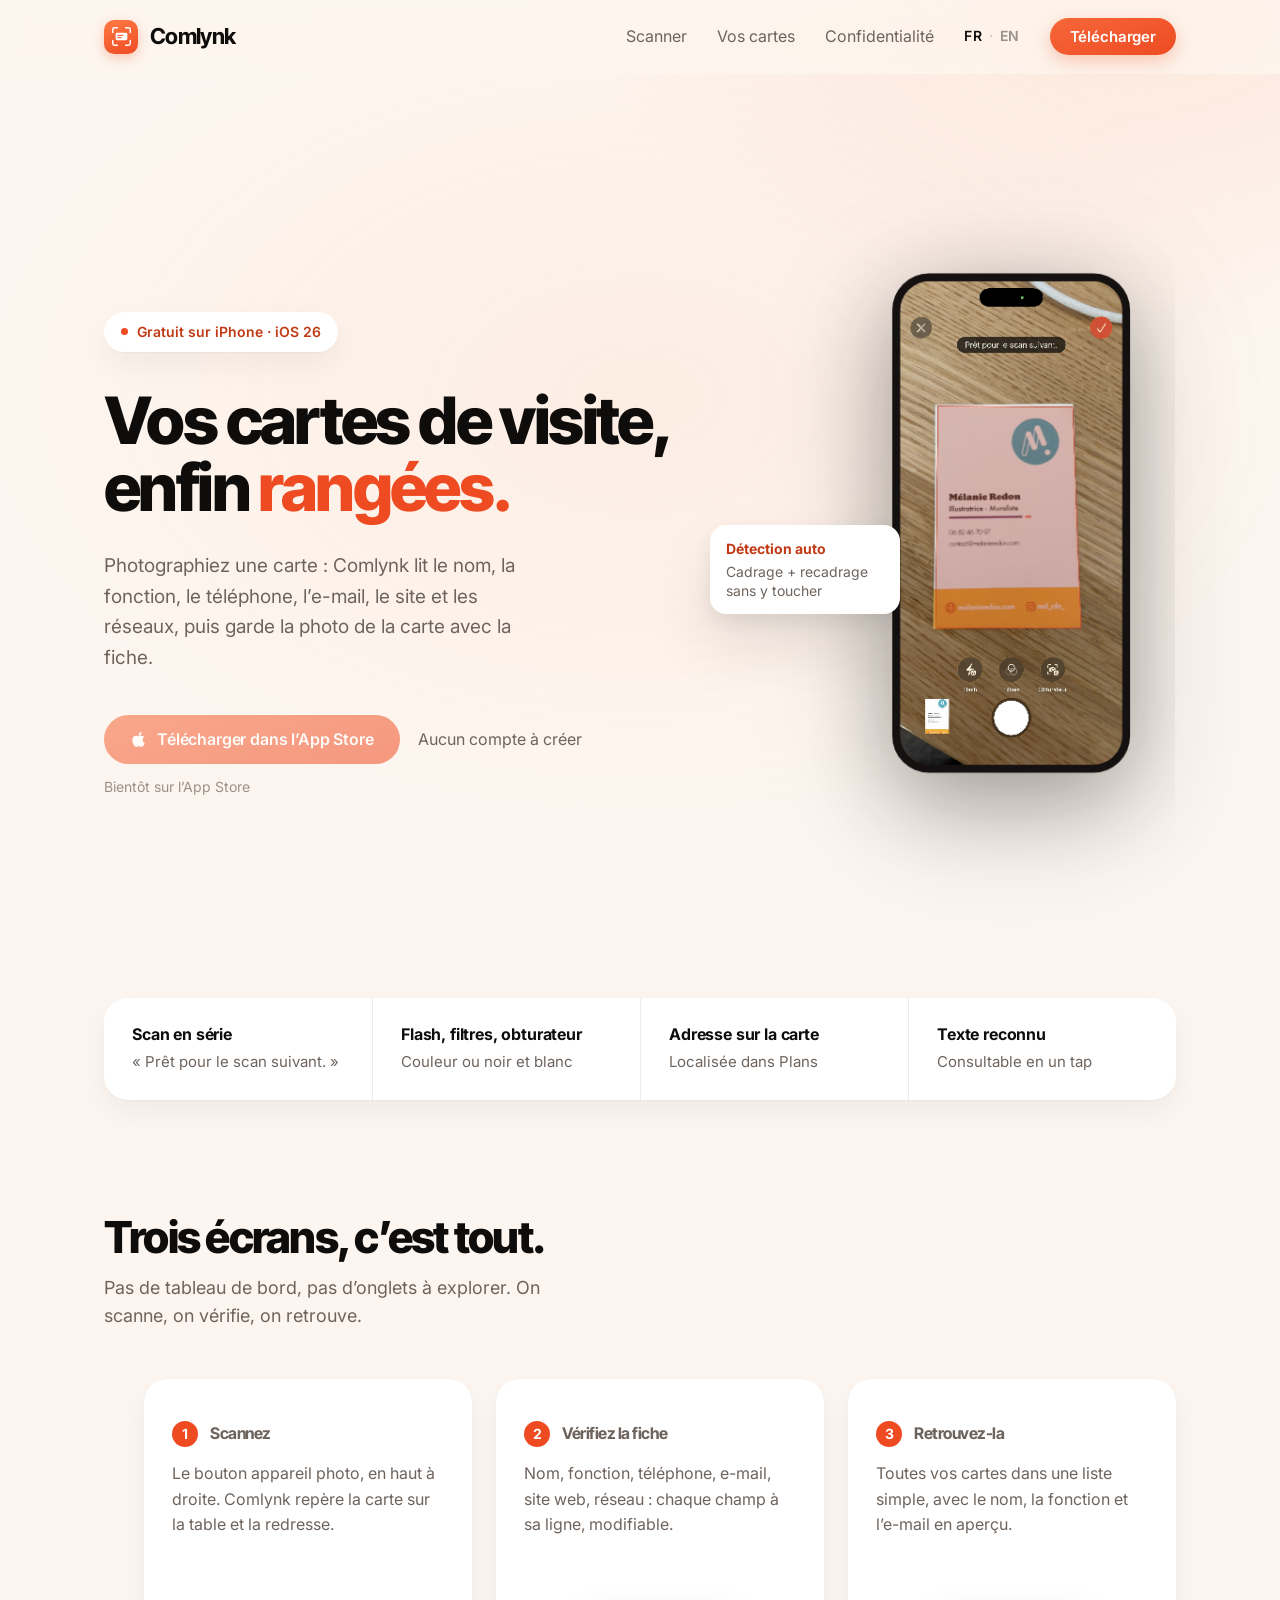
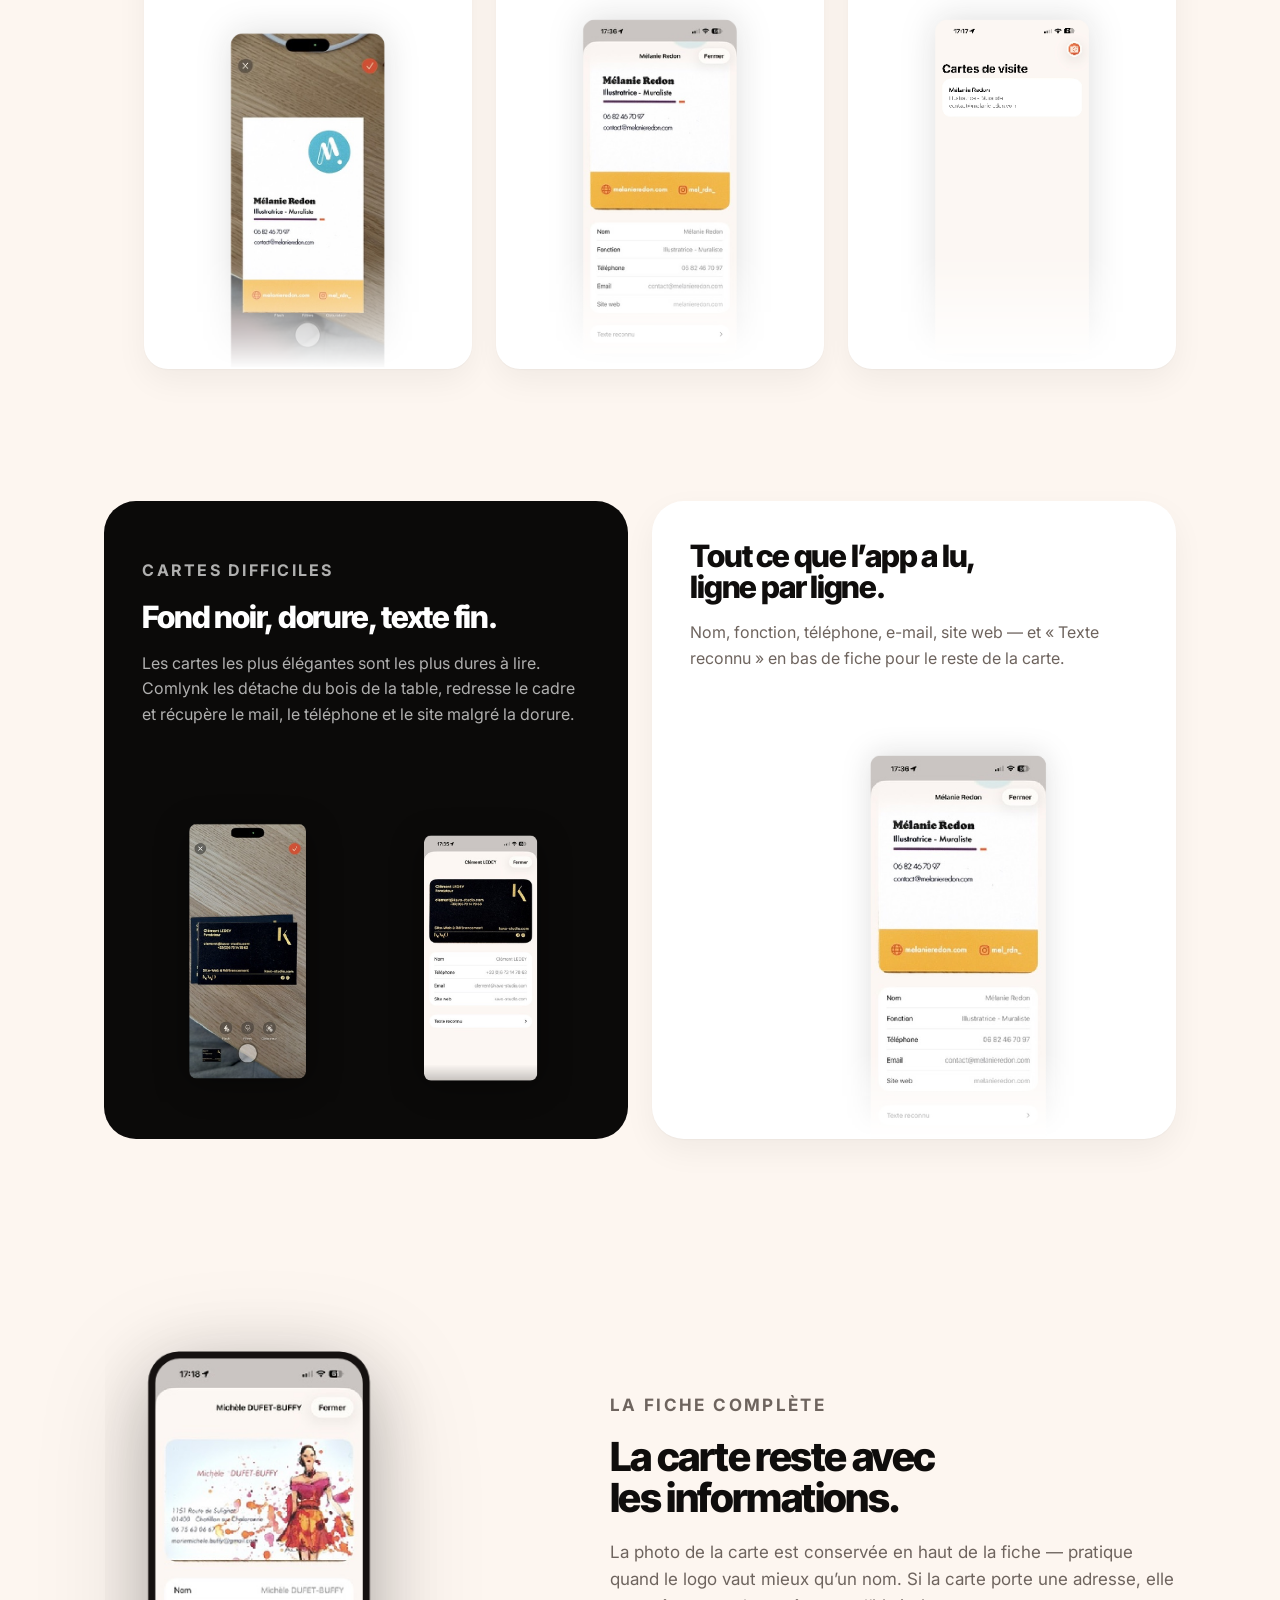
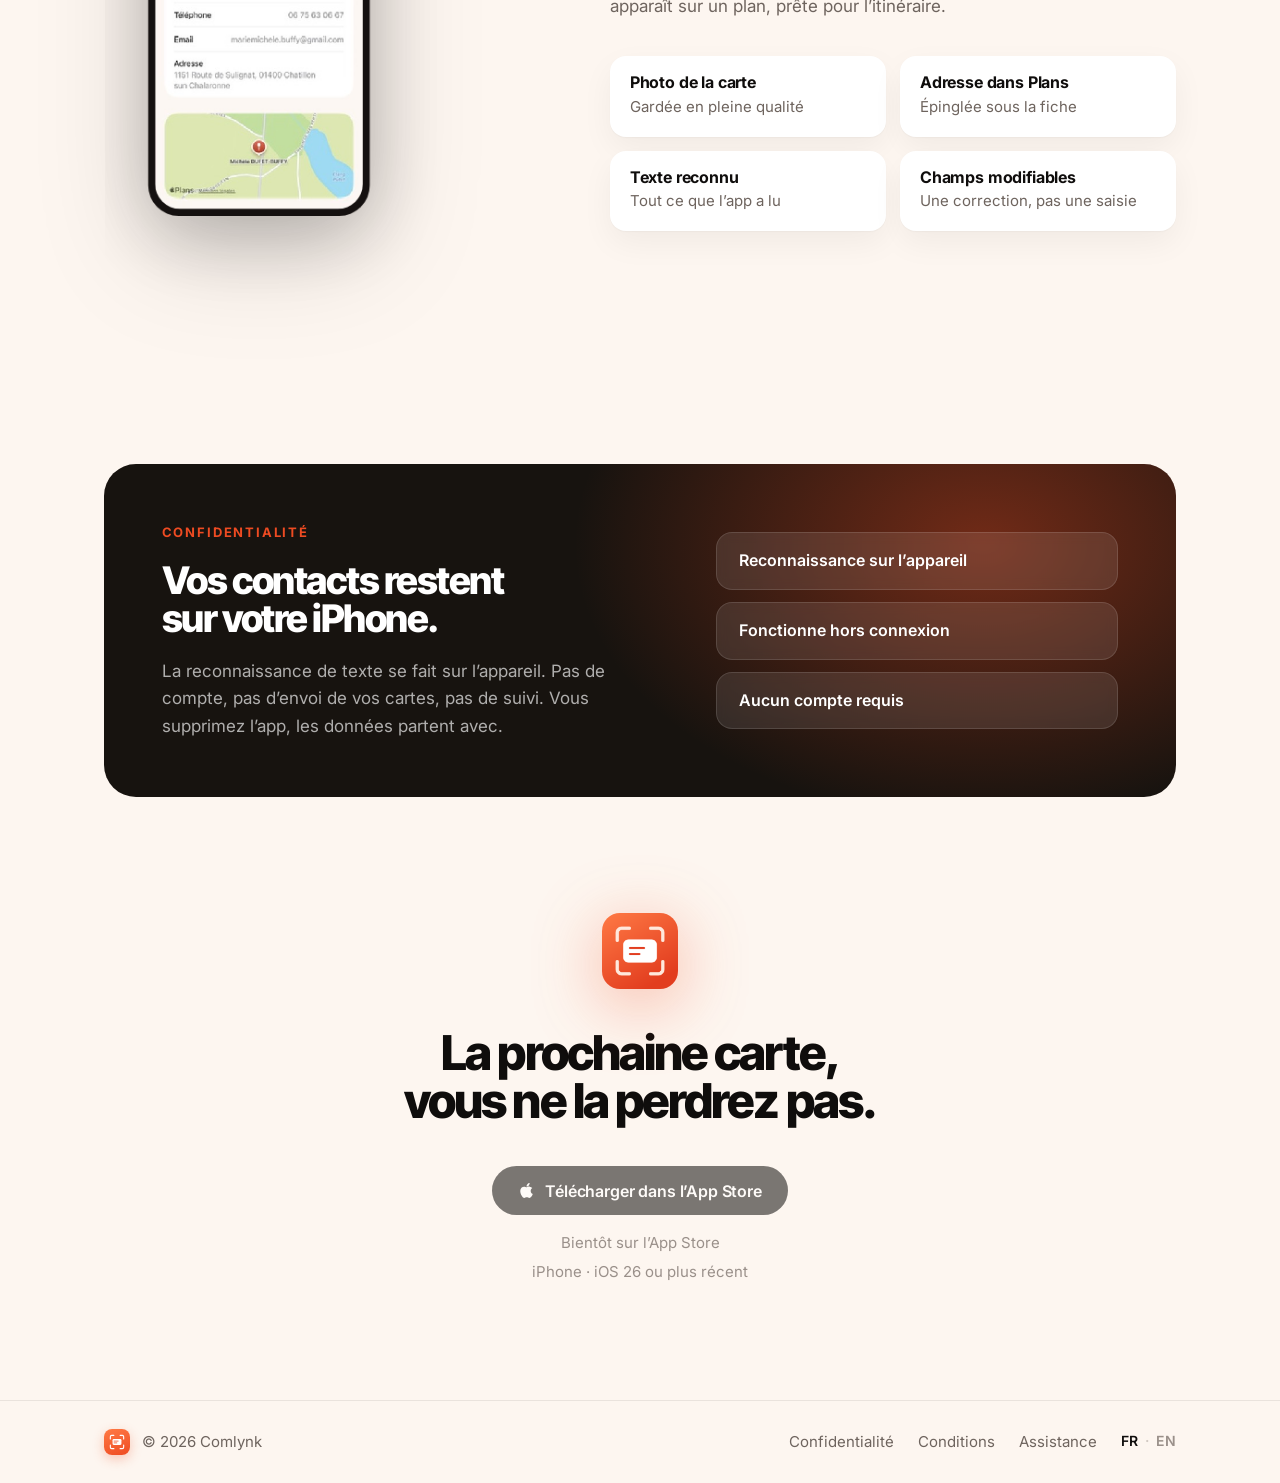
==== fr/index.html @ ef7f2f1d "Landing page Comlynk en français et en anglais Site statique (HTML + CSS, sans build) destiné à GitH" ====
<!doctype html>
<html lang="fr">
  <head>
    <meta charset="utf-8" />
    <meta name="viewport" content="width=device-width, initial-scale=1" />
    <title>Comlynk — Vos cartes de visite, enfin rangées</title>
    <meta
      name="description"
      content="Photographiez une carte de visite : Comlynk lit le nom, la fonction, le téléphone, l’e-mail et le site, puis garde la photo avec la fiche. Sur l’iPhone, sans compte."
    />

    <link rel="canonical" href="https://kesprit.github.io/comlynk/fr/" />
    <link rel="alternate" hreflang="fr" href="https://kesprit.github.io/comlynk/fr/" />
    <link rel="alternate" hreflang="en" href="https://kesprit.github.io/comlynk/en/" />
    <link rel="alternate" hreflang="x-default" href="https://kesprit.github.io/comlynk/" />

    <meta property="og:type" content="website" />
    <meta property="og:locale" content="fr_FR" />
    <meta property="og:locale:alternate" content="en_GB" />
    <meta property="og:site_name" content="Comlynk" />
    <meta property="og:title" content="Comlynk — Vos cartes de visite, enfin rangées" />
    <meta
      property="og:description"
      content="Photographiez une carte : Comlynk lit le nom, la fonction, le téléphone, l’e-mail et le site, puis garde la photo avec la fiche."
    />
    <meta property="og:url" content="https://kesprit.github.io/comlynk/fr/" />
    <meta property="og:image" content="https://kesprit.github.io/comlynk/assets/img/og-fr.png" />
    <meta property="og:image:width" content="1200" />
    <meta property="og:image:height" content="630" />
    <meta name="twitter:card" content="summary_large_image" />

    <meta name="theme-color" content="#fdf6f0" />
    <link rel="icon" href="../favicon.png" sizes="32x32" />
    <link rel="apple-touch-icon" href="../assets/img/apple-touch-icon.png" />

    <link rel="preconnect" href="https://fonts.googleapis.com" />
    <link rel="preconnect" href="https://fonts.gstatic.com" crossorigin />
    <link
      href="https://fonts.googleapis.com/css2?family=Inter+Tight:wght@700;800&family=Inter:wght@400;500;600;700&display=swap"
      rel="stylesheet"
    />
    <link rel="stylesheet" href="../assets/css/site.css" />
  </head>

  <body>
    <a class="skip-link" href="#main">Aller au contenu</a>

    <!-- ===================================================================
         En-tête
         =================================================================== -->
    <header class="site-header">
      <div class="container header-inner">
        <a class="brand" href="./" aria-label="Comlynk, accueil">
          <span class="brand-mark" aria-hidden="true">
            <svg viewBox="14 14 72 72" fill="none" xmlns="http://www.w3.org/2000/svg">
              <g stroke="#fff" stroke-width="5" stroke-linecap="round" stroke-linejoin="round">
                <path d="M20 36V26a6 6 0 0 1 6-6h10" />
                <path d="M64 20h10a6 6 0 0 1 6 6v10" />
                <path d="M80 64v10a6 6 0 0 1-6 6H64" />
                <path d="M36 80H26a6 6 0 0 1-6-6V64" />
              </g>
              <rect x="30" y="37" width="40" height="26" rx="5" fill="#fff" />
              <path
                d="M37 46h18M37 54h12"
                stroke="#ee4b22"
                stroke-width="3.4"
                stroke-linecap="round"
              />
            </svg>
          </span>
          <span>Comlynk</span>
        </a>

        <nav class="site-nav" aria-label="Principale">
          <a class="nav-link" href="#scanner">Scanner</a>
          <a class="nav-link" href="#cartes">Vos cartes</a>
          <a class="nav-link" href="#confidentialite">Confidentialité</a>

          <p class="lang">
            <span aria-current="true">FR</span>
            <span class="sep" aria-hidden="true">·</span>
            <a href="../en/" hreflang="en" lang="en">EN</a>
          </p>

          <a class="btn btn--primary btn--small" href="#telecharger">Télécharger</a>
        </nav>
      </div>
    </header>

    <main id="main">
      <!-- =================================================================
           Héro
           ================================================================= -->
      <section class="hero">
        <div class="container hero-grid">
          <div class="hero-copy">
            <p class="badge">Gratuit sur iPhone · iOS 26</p>

            <h1>Vos cartes de visite,<br />enfin <span class="accent">rangées.</span></h1>

            <p class="hero-lede">
              Photographiez une carte : Comlynk lit le nom, la fonction, le téléphone, l’e-mail,
              le site et les réseaux, puis garde la photo de la carte avec la fiche.
            </p>

            <div class="hero-cta">
              <button class="btn btn--primary" type="button" data-store disabled>
                <svg viewBox="0 0 384 512" fill="currentColor" aria-hidden="true">
                  <path
                    d="M318.7 268.7c-.2-36.7 16.4-64.4 50-84.8-18.8-26.9-47.2-41.7-84.7-44.6-35.5-2.8-74.3 20.7-88.5 20.7-15 0-49.4-19.7-76.4-19.7C63.3 141.2 4 184.8 4 273.5q0 39.3 14.4 81.2c12.8 36.7 59 126.7 107.2 125.2 25.2-.6 43-17.9 75.8-17.9 31.8 0 48.3 17.9 76.4 17.9 48.6-.7 90.4-82.5 102.6-119.3-65.2-30.7-61.7-90-61.7-91.9zm-56.6-164.2c27.3-32.4 24.8-61.9 24-72.5-24.1 1.4-52 16.4-67.9 34.9-17.5 19.8-27.8 44.3-25.6 71.9 26.1 2 49.9-11.4 69.5-34.3z"
                  />
                </svg>
                Télécharger dans l’App Store
              </button>
              <p class="cta-note">Aucun compte à créer</p>
            </div>

            <p class="cta-soon" data-store-soon>Bientôt sur l’App Store</p>
          </div>

          <div class="hero-media">
            <img
              src="../assets/img/hero-scan.png"
              width="447"
              height="806"
              alt="Un iPhone photographie une carte de visite posée sur une table en bois ; Comlynk détecte la carte et affiche « Prêt pour le scan suivant »."
              fetchpriority="high"
            />
            <p class="hero-tip">
              <strong>Détection auto</strong>
              <span>Cadrage + recadrage sans y toucher</span>
            </p>
          </div>
        </div>
      </section>

      <!-- =================================================================
           Bande de spécifications
           ================================================================= -->
      <section class="specs">
        <div class="container">
          <ul class="spec-grid">
            <li>
              <h3>Scan en série</h3>
              <p>« Prêt pour le scan suivant. »</p>
            </li>
            <li>
              <h3>Flash, filtres, obturateur</h3>
              <p>Couleur ou noir et blanc</p>
            </li>
            <li>
              <h3>Adresse sur la carte</h3>
              <p>Localisée dans Plans</p>
            </li>
            <li>
              <h3>Texte reconnu</h3>
              <p>Consultable en un tap</p>
            </li>
          </ul>
        </div>
      </section>

      <!-- =================================================================
           Trois écrans
           ================================================================= -->
      <section class="steps" id="scanner">
        <div class="container">
          <h2 class="section-title">Trois écrans, c’est tout.</h2>
          <p class="section-sub">
            Pas de tableau de bord, pas d’onglets à explorer. On scanne, on vérifie, on retrouve.
          </p>

          <ol class="step-grid">
            <li class="step-card">
              <p class="step-head"><span class="step-num" aria-hidden="true">1</span>Scannez</p>
              <p>
                Le bouton appareil photo, en haut à droite. Comlynk repère la carte sur la table
                et la redresse.
              </p>
              <figure class="step-shot">
                <img
                  src="../assets/img/step-scan.png"
                  width="285"
                  height="445"
                  alt="Écran de scan : une carte de visite blanche posée sur du bois, détourée par l’application."
                  loading="lazy"
                />
              </figure>
            </li>

            <li class="step-card">
              <p class="step-head">
                <span class="step-num" aria-hidden="true">2</span>Vérifiez la fiche
              </p>
              <p>
                Nom, fonction, téléphone, e-mail, site web, réseau : chaque champ à sa ligne,
                modifiable.
              </p>
              <figure class="step-shot">
                <img
                  src="../assets/img/step-record.png"
                  width="285"
                  height="462"
                  alt="Fiche d’un contact : la photo de la carte en haut, puis le nom, la fonction, le téléphone, l’e-mail et le site web."
                  loading="lazy"
                />
              </figure>
            </li>

            <li class="step-card">
              <p class="step-head">
                <span class="step-num" aria-hidden="true">3</span>Retrouvez-la
              </p>
              <p>
                Toutes vos cartes dans une liste simple, avec le nom, la fonction et l’e-mail en
                aperçu.
              </p>
              <figure class="step-shot">
                <img
                  src="../assets/img/step-list.png"
                  width="285"
                  height="462"
                  alt="Liste « Cartes de visite » : chaque ligne montre le nom, la fonction et l’e-mail."
                  loading="lazy"
                />
              </figure>
            </li>
          </ol>
        </div>
      </section>

      <!-- =================================================================
           Cartes difficiles + texte reconnu
           ================================================================= -->
      <section class="reading">
        <div class="container reading-grid">
          <article class="panel panel-dark">
            <p class="eyebrow">Cartes difficiles</p>
            <h2>Fond noir, dorure, texte fin.</h2>
            <p>
              Les cartes les plus élégantes sont les plus dures à lire. Comlynk les détache du
              bois de la table, redresse le cadre et récupère le mail, le téléphone et le site
              malgré la dorure.
            </p>
            <div class="panel-shots">
              <img
                src="../assets/img/hard-scan.png"
                width="320"
                height="537"
                alt="Scan d’une carte de visite noire à lettres dorées, posée sur une table en bois."
                loading="lazy"
              />
              <img
                src="../assets/img/hard-record.png"
                width="332"
                height="537"
                alt="La fiche obtenue : nom, téléphone, e-mail et site web extraits de la carte dorée."
                loading="lazy"
              />
            </div>
          </article>

          <article class="panel panel-light">
            <h2>Tout ce que l’app a lu,<br />ligne par ligne.</h2>
            <p>
              Nom, fonction, téléphone, e-mail, site web — et « Texte reconnu » en bas de fiche
              pour le reste de la carte.
            </p>
            <div class="panel-shots panel-shots--single">
              <img
                src="../assets/img/record-full.png"
                width="364"
                height="591"
                alt="Fiche complète avec la photo de la carte, les champs détectés et le lien « Texte reconnu »."
                loading="lazy"
              />
            </div>
          </article>
        </div>
      </section>

      <!-- =================================================================
           La fiche complète
           ================================================================= -->
      <section class="record" id="cartes">
        <div class="container record-grid">
          <figure class="record-media">
            <img
              src="../assets/img/record-map.png"
              width="411"
              height="752"
              alt="Une fiche affichant la photo d’une carte illustrée, les coordonnées, puis l’adresse épinglée sur un plan."
              loading="lazy"
            />
          </figure>

          <div class="record-copy">
            <p class="eyebrow">La fiche complète</p>
            <h2>La carte reste avec<br />les informations.</h2>
            <p>
              La photo de la carte est conservée en haut de la fiche — pratique quand le logo vaut
              mieux qu’un nom. Si la carte porte une adresse, elle apparaît sur un plan, prête pour
              l’itinéraire.
            </p>

            <ul class="mini-grid">
              <li>
                <h3>Photo de la carte</h3>
                <p>Gardée en pleine qualité</p>
              </li>
              <li>
                <h3>Adresse dans Plans</h3>
                <p>Épinglée sous la fiche</p>
              </li>
              <li>
                <h3>Texte reconnu</h3>
                <p>Tout ce que l’app a lu</p>
              </li>
              <li>
                <h3>Champs modifiables</h3>
                <p>Une correction, pas une saisie</p>
              </li>
            </ul>
          </div>
        </div>
      </section>

      <!-- =================================================================
           Confidentialité
           ================================================================= -->
      <section class="privacy" id="confidentialite">
        <div class="container">
          <div class="privacy-panel">
            <div>
              <p class="eyebrow">Confidentialité</p>
              <h2>Vos contacts restent<br />sur votre iPhone.</h2>
              <p>
                La reconnaissance de texte se fait sur l’appareil. Pas de compte, pas d’envoi de
                vos cartes, pas de suivi. Vous supprimez l’app, les données partent avec.
              </p>
            </div>

            <ul class="chips">
              <li>Reconnaissance sur l’appareil</li>
              <li>Fonctionne hors connexion</li>
              <li>Aucun compte requis</li>
            </ul>
          </div>
        </div>
      </section>

      <!-- =================================================================
           Appel final
           ================================================================= -->
      <section class="final" id="telecharger">
        <div class="container">
          <img
            class="final-icon"
            src="../assets/img/icon-512.png"
            width="512"
            height="512"
            alt=""
            loading="lazy"
          />

          <h2>La prochaine carte,<br />vous ne la perdrez pas.</h2>

          <button class="btn btn--dark" type="button" data-store disabled>
            <svg viewBox="0 0 384 512" fill="currentColor" aria-hidden="true">
              <path
                d="M318.7 268.7c-.2-36.7 16.4-64.4 50-84.8-18.8-26.9-47.2-41.7-84.7-44.6-35.5-2.8-74.3 20.7-88.5 20.7-15 0-49.4-19.7-76.4-19.7C63.3 141.2 4 184.8 4 273.5q0 39.3 14.4 81.2c12.8 36.7 59 126.7 107.2 125.2 25.2-.6 43-17.9 75.8-17.9 31.8 0 48.3 17.9 76.4 17.9 48.6-.7 90.4-82.5 102.6-119.3-65.2-30.7-61.7-90-61.7-91.9zm-56.6-164.2c27.3-32.4 24.8-61.9 24-72.5-24.1 1.4-52 16.4-67.9 34.9-17.5 19.8-27.8 44.3-25.6 71.9 26.1 2 49.9-11.4 69.5-34.3z"
              />
            </svg>
            Télécharger dans l’App Store
          </button>

          <p class="final-note" data-store-soon>Bientôt sur l’App Store</p>
          <p class="final-note">iPhone · iOS 26 ou plus récent</p>
        </div>
      </section>
    </main>

    <!-- ===================================================================
         Pied de page
         =================================================================== -->
    <footer class="site-footer">
      <div class="container footer-inner">
        <p class="footer-brand">
          <span class="brand-mark" aria-hidden="true">
            <svg viewBox="14 14 72 72" fill="none" xmlns="http://www.w3.org/2000/svg">
              <g stroke="#fff" stroke-width="5" stroke-linecap="round" stroke-linejoin="round">
                <path d="M20 36V26a6 6 0 0 1 6-6h10" />
                <path d="M64 20h10a6 6 0 0 1 6 6v10" />
                <path d="M80 64v10a6 6 0 0 1-6 6H64" />
                <path d="M36 80H26a6 6 0 0 1-6-6V64" />
              </g>
              <rect x="30" y="37" width="40" height="26" rx="5" fill="#fff" />
              <path
                d="M37 46h18M37 54h12"
                stroke="#ee4b22"
                stroke-width="3.4"
                stroke-linecap="round"
              />
            </svg>
          </span>
          © 2026 Comlynk
        </p>

        <nav class="footer-links" aria-label="Pied de page">
          <a href="confidentialite.html">Confidentialité</a>
          <a href="conditions.html">Conditions</a>
          <a href="assistance.html">Assistance</a>
          <span class="lang">
            <span aria-current="true">FR</span>
            <span class="sep" aria-hidden="true">·</span>
            <a href="../en/" hreflang="en" lang="en">EN</a>
          </span>
        </nav>
      </div>
    </footer>

    <script src="../assets/js/site.js" defer></script>
  </body>
</html>
---- assets/css/site.css ----
/* ==========================================================================
   Comlynk — landing page
   Feuille unique, sans dépendance. Ordre : tokens, base, composants,
   sections (dans l'ordre de la page), responsive.
   ========================================================================== */

/* --------------------------------------------------------------------------
   1. Tokens
   -------------------------------------------------------------------------- */

:root {
  --cream: #fdf6f0;
  --cream-warm: #fbeade;
  --white: #ffffff;

  --ink: #0f0d0c;
  --ink-soft: #6e645e;
  --ink-mute: #9a908a;

  --coral: #ee4b22;
  --coral-deep: #c13a14;
  --coral-light: #ff7a45;

  --night: #0b0a09;
  --night-soft: #17130f;

  --line: rgba(15, 13, 12, 0.08);
  --line-strong: rgba(15, 13, 12, 0.12);

  --radius-xl: 32px;
  --radius-lg: 24px;
  --radius-md: 16px;
  --radius-sm: 12px;
  --radius-pill: 999px;

  --shadow-card: 0 1px 2px rgba(15, 13, 12, 0.04), 0 12px 32px rgba(15, 13, 12, 0.05);
  --shadow-float: 0 8px 20px rgba(15, 13, 12, 0.08), 0 32px 64px rgba(15, 13, 12, 0.1);

  --container: 1120px;
  --gutter: 24px;

  --font-display: "Inter Tight", "Helvetica Neue", Helvetica, Arial, sans-serif;
  --font-body: "Inter", -apple-system, BlinkMacSystemFont, "Segoe UI", Roboto,
    Helvetica, Arial, sans-serif;

  --section-gap: clamp(72px, 9vw, 128px);
}

/* --------------------------------------------------------------------------
   2. Base
   -------------------------------------------------------------------------- */

*,
*::before,
*::after {
  box-sizing: border-box;
}

html {
  scroll-behavior: smooth;
  /* Le header collant ne doit pas masquer la cible d'une ancre. */
  scroll-padding-top: 96px;
  -webkit-text-size-adjust: 100%;
}

body {
  margin: 0;
  background: var(--cream);
  color: var(--ink);
  font-family: var(--font-body);
  font-size: 17px;
  line-height: 1.6;
  -webkit-font-smoothing: antialiased;
  -moz-osx-font-smoothing: grayscale;
  overflow-x: hidden;
}

/* Halos chauds de la maquette : un en haut à droite, un au milieu. */
body::before {
  content: "";
  position: fixed;
  inset: 0;
  z-index: -1;
  pointer-events: none;
  background:
    radial-gradient(900px 620px at 88% -4%, rgba(255, 150, 105, 0.16), transparent 62%),
    radial-gradient(1100px 700px at 50% 44%, rgba(255, 170, 120, 0.1), transparent 60%);
}

img {
  max-width: 100%;
  height: auto;
  display: block;
}

a {
  color: inherit;
  text-decoration: none;
}

h1,
h2,
h3 {
  font-family: var(--font-display);
  font-weight: 800;
  letter-spacing: -0.04em;
  line-height: 1.02;
  margin: 0;
}

p {
  margin: 0;
}

ul {
  margin: 0;
  padding: 0;
  list-style: none;
}

:focus-visible {
  outline: 3px solid var(--coral);
  outline-offset: 3px;
  border-radius: 4px;
}

.container {
  width: 100%;
  max-width: var(--container);
  margin-inline: auto;
  padding-inline: var(--gutter);
}

.skip-link {
  position: absolute;
  left: -9999px;
  top: 0;
  z-index: 100;
  background: var(--ink);
  color: var(--white);
  padding: 12px 18px;
  border-radius: 0 0 var(--radius-sm) 0;
  font-weight: 600;
}

.skip-link:focus {
  left: 0;
}

.visually-hidden {
  position: absolute;
  width: 1px;
  height: 1px;
  margin: -1px;
  padding: 0;
  overflow: hidden;
  clip: rect(0 0 0 0);
  white-space: nowrap;
  border: 0;
}

/* --------------------------------------------------------------------------
   3. Composants
   -------------------------------------------------------------------------- */

/* Marque -------------------------------------------------------------- */

.brand {
  display: inline-flex;
  align-items: center;
  gap: 12px;
  font-family: var(--font-display);
  font-weight: 700;
  font-size: 22px;
  letter-spacing: -0.03em;
}

.brand-mark {
  width: 34px;
  height: 34px;
  flex: none;
  border-radius: 10px;
  background: linear-gradient(160deg, var(--coral-light), var(--coral));
  display: grid;
  place-items: center;
  box-shadow: 0 4px 12px rgba(238, 75, 34, 0.28);
}

.brand-mark svg {
  width: 21px;
  height: 21px;
}

/* Boutons -------------------------------------------------------------- */

.btn {
  display: inline-flex;
  align-items: center;
  justify-content: center;
  gap: 10px;
  font-family: var(--font-body);
  font-size: 16px;
  font-weight: 600;
  letter-spacing: -0.01em;
  line-height: 1;
  padding: 16px 26px;
  border: 0;
  border-radius: var(--radius-pill);
  cursor: pointer;
  transition: transform 0.18s ease, box-shadow 0.18s ease, background-color 0.18s ease;
}

.btn svg {
  width: 17px;
  height: 17px;
  flex: none;
}

.btn--primary {
  background: linear-gradient(160deg, #f6673a, var(--coral));
  color: var(--white);
  box-shadow: 0 6px 18px rgba(238, 75, 34, 0.28);
}

.btn--dark {
  background: var(--ink);
  color: var(--white);
  box-shadow: 0 6px 18px rgba(15, 13, 12, 0.22);
}

.btn--small {
  font-size: 15px;
  padding: 11px 20px;
}

a.btn:hover {
  transform: translateY(-1px);
}

a.btn--primary:hover {
  box-shadow: 0 10px 24px rgba(238, 75, 34, 0.34);
}

a.btn--dark:hover {
  box-shadow: 0 10px 24px rgba(15, 13, 12, 0.28);
}

/* Le bouton App Store tant que l'app n'est pas publiée : même allure,
   mais inerte. Voir assets/js/site.js pour le basculer en lien. */
.btn[disabled] {
  cursor: default;
  opacity: 0.55;
  box-shadow: none;
}

/* Sélecteur de langue --------------------------------------------------- */

.lang {
  display: inline-flex;
  align-items: center;
  gap: 7px;
  font-size: 14px;
  font-weight: 600;
  color: var(--ink-mute);
  letter-spacing: 0.02em;
}

.lang a:hover {
  color: var(--ink);
}

.lang [aria-current="true"] {
  color: var(--ink);
}

.lang .sep {
  opacity: 0.45;
}

/* Surtitres et titres de section ---------------------------------------- */

.eyebrow {
  font-size: 13px;
  font-weight: 700;
  letter-spacing: 0.14em;
  text-transform: uppercase;
  color: var(--coral);
  margin-bottom: 18px;
}

.section-title {
  font-size: clamp(2rem, 4vw, 2.75rem);
}

.section-sub {
  margin-top: 14px;
  max-width: 44ch;
  font-size: 18px;
  color: var(--ink-soft);
}

/* Cartes ---------------------------------------------------------------- */

.card {
  background: var(--white);
  border-radius: var(--radius-lg);
  box-shadow: var(--shadow-card);
}

/* --------------------------------------------------------------------------
   4. En-tête
   -------------------------------------------------------------------------- */

.site-header {
  position: sticky;
  top: 0;
  z-index: 40;
  background: rgba(253, 246, 240, 0.82);
  backdrop-filter: saturate(180%) blur(14px);
  -webkit-backdrop-filter: saturate(180%) blur(14px);
  border-bottom: 1px solid transparent;
}

.header-inner {
  display: flex;
  align-items: center;
  justify-content: space-between;
  gap: 24px;
  padding-block: 18px;
}

.site-nav {
  display: flex;
  align-items: center;
  gap: 30px;
}

.site-nav .nav-link {
  font-size: 16px;
  color: var(--ink-soft);
  transition: color 0.15s ease;
}

.site-nav .nav-link:hover {
  color: var(--ink);
}

/* --------------------------------------------------------------------------
   5. Héro
   -------------------------------------------------------------------------- */

.hero {
  padding-top: clamp(52px, 8vw, 112px);
  padding-bottom: clamp(40px, 5vw, 64px);
}

.hero-grid {
  display: grid;
  grid-template-columns: minmax(0, 1.2fr) minmax(0, 0.78fr);
  align-items: center;
  gap: clamp(32px, 4vw, 60px);
}

.badge {
  display: inline-flex;
  align-items: center;
  gap: 9px;
  background: var(--white);
  color: var(--coral-deep);
  font-size: 14px;
  font-weight: 600;
  padding: 9px 17px;
  border-radius: var(--radius-pill);
  box-shadow: var(--shadow-card);
  margin-bottom: clamp(24px, 3vw, 36px);
}

.badge::before {
  content: "";
  width: 7px;
  height: 7px;
  border-radius: 50%;
  background: var(--coral);
  flex: none;
}

.hero h1 {
  font-size: clamp(2.25rem, 5.1vw, 4.125rem);
}

.hero h1 .accent {
  color: var(--coral);
}

.hero-lede {
  margin-top: clamp(20px, 2.4vw, 30px);
  max-width: 37ch;
  font-size: clamp(17px, 1.5vw, 19px);
  color: var(--ink-soft);
}

.hero-cta {
  margin-top: clamp(28px, 3.4vw, 42px);
  display: flex;
  align-items: center;
  flex-wrap: wrap;
  gap: 18px;
}

.cta-note {
  font-size: 16px;
  color: var(--ink-soft);
}

.cta-soon {
  margin-top: 12px;
  font-size: 14px;
  color: var(--ink-mute);
}

/* Visuel du héro : le mockup déborde légèrement vers le bas, comme dans
   la maquette, avec l'étiquette « Détection auto » qui mord dessus. */
.hero-media {
  position: relative;
  justify-self: end;
  width: min(114%, 420px);
}

.hero-media img {
  width: 100%;
  filter: drop-shadow(0 30px 60px rgba(15, 13, 12, 0.18));
}

.hero-tip {
  position: absolute;
  left: -46px;
  top: 46%;
  max-width: 190px;
  background: var(--white);
  border-radius: var(--radius-md);
  padding: 13px 16px;
  box-shadow: var(--shadow-float);
}

.hero-tip strong {
  display: block;
  font-size: 14px;
  color: var(--coral-deep);
  margin-bottom: 3px;
}

.hero-tip span {
  display: block;
  font-size: 14px;
  line-height: 1.35;
  color: var(--ink-soft);
}

/* --------------------------------------------------------------------------
   6. Bande de spécifications
   -------------------------------------------------------------------------- */

.specs {
  padding-bottom: var(--section-gap);
}

.spec-grid {
  display: grid;
  grid-template-columns: repeat(4, minmax(0, 1fr));
  background: var(--white);
  border-radius: var(--radius-lg);
  box-shadow: var(--shadow-card);
  overflow: hidden;
}

.spec-grid li {
  padding: 26px 28px;
  border-left: 1px solid var(--line);
}

.spec-grid li:first-child {
  border-left: 0;
}

.spec-grid h3 {
  font-family: var(--font-body);
  font-size: 16px;
  font-weight: 700;
  letter-spacing: -0.01em;
  line-height: 1.3;
}

.spec-grid p {
  margin-top: 5px;
  font-size: 15px;
  color: var(--ink-soft);
}

/* --------------------------------------------------------------------------
   7. Trois écrans
   -------------------------------------------------------------------------- */

.steps {
  padding-bottom: var(--section-gap);
}

.step-grid {
  margin-top: clamp(32px, 4vw, 48px);
  display: grid;
  grid-template-columns: repeat(3, minmax(0, 1fr));
  gap: clamp(16px, 2vw, 24px);
}

.step-card {
  background: var(--white);
  border-radius: var(--radius-lg);
  box-shadow: var(--shadow-card);
  padding: 28px 28px 0;
  display: flex;
  flex-direction: column;
  overflow: hidden;
}

.step-head {
  display: flex;
  align-items: center;
  gap: 12px;
  font-family: var(--font-display);
  font-size: 20px;
  font-weight: 700;
  letter-spacing: -0.03em;
}

.step-num {
  width: 26px;
  height: 26px;
  flex: none;
  border-radius: 50%;
  background: var(--coral);
  color: var(--white);
  font-family: var(--font-body);
  font-size: 14px;
  font-weight: 700;
  display: grid;
  place-items: center;
  letter-spacing: 0;
}

.step-card > p {
  margin-top: 14px;
  font-size: 16px;
  color: var(--ink-soft);
}

.step-shot {
  margin: 26px 0 0;
  flex: 1;
  display: flex;
  justify-content: center;
  align-items: flex-end;
  /* Les captures se fondent dans le bas de la carte, comme la maquette. */
  -webkit-mask-image: linear-gradient(to bottom, #000 72%, transparent 100%);
  mask-image: linear-gradient(to bottom, #000 72%, transparent 100%);
}

.step-shot img {
  width: min(100%, 250px);
  border-radius: 18px 18px 0 0;
}

/* --------------------------------------------------------------------------
   8. Cartes difficiles / tout ce que l'app a lu
   -------------------------------------------------------------------------- */

.reading {
  padding-bottom: var(--section-gap);
}

.reading-grid {
  display: grid;
  grid-template-columns: minmax(0, 1fr) minmax(0, 1fr);
  gap: clamp(16px, 2vw, 24px);
  align-items: stretch;
}

.panel {
  border-radius: var(--radius-xl);
  padding: clamp(28px, 3vw, 40px) clamp(28px, 3vw, 40px) 0;
  display: flex;
  flex-direction: column;
  overflow: hidden;
}

.panel h2 {
  font-size: clamp(1.6rem, 2.4vw, 2rem);
}

.panel > p {
  margin-top: 18px;
  font-size: 16px;
  max-width: 48ch;
}

.panel-dark {
  background: var(--night);
  color: var(--white);
}

.panel-dark > p {
  color: rgba(255, 255, 255, 0.68);
}

.panel-light {
  background: var(--white);
  box-shadow: var(--shadow-card);
}

.panel-light > p {
  color: var(--ink-soft);
}

.panel-shots {
  margin: clamp(28px, 3vw, 40px) 0 0;
  flex: 1;
  display: flex;
  gap: 14px;
  align-items: flex-end;
  justify-content: center;
  -webkit-mask-image: linear-gradient(to bottom, #000 80%, transparent 100%);
  mask-image: linear-gradient(to bottom, #000 80%, transparent 100%);
}

.panel-shots img {
  width: min(48%, 220px);
  border-radius: 16px 16px 0 0;
}

.panel-shots--single {
  justify-content: flex-end;
  padding-right: clamp(0px, 4vw, 48px);
}

.panel-shots--single img {
  width: min(70%, 264px);
}

/* --------------------------------------------------------------------------
   9. La fiche complète
   -------------------------------------------------------------------------- */

.record {
  padding-bottom: var(--section-gap);
}

.record-grid {
  display: grid;
  grid-template-columns: minmax(0, 0.78fr) minmax(0, 1fr);
  gap: clamp(32px, 5vw, 72px);
  align-items: center;
}

.record-media {
  margin: 0;
}

.record-media img {
  width: min(100%, 380px);
  filter: drop-shadow(0 26px 52px rgba(15, 13, 12, 0.16));
}

.record-copy h2 {
  font-size: clamp(1.9rem, 3.4vw, 2.5rem);
}

.record-copy > p {
  margin-top: 20px;
  font-size: 17px;
  color: var(--ink-soft);
  max-width: 52ch;
}

.mini-grid {
  margin-top: clamp(26px, 3vw, 36px);
  display: grid;
  grid-template-columns: repeat(2, minmax(0, 1fr));
  gap: 14px;
}

.mini-grid li {
  background: var(--white);
  border-radius: var(--radius-md);
  box-shadow: var(--shadow-card);
  padding: 18px 20px;
}

.mini-grid h3 {
  font-family: var(--font-body);
  font-size: 16px;
  font-weight: 700;
  letter-spacing: -0.01em;
}

.mini-grid p {
  margin-top: 4px;
  font-size: 15px;
  color: var(--ink-soft);
}

/* --------------------------------------------------------------------------
   10. Confidentialité
   -------------------------------------------------------------------------- */

.privacy {
  padding-bottom: var(--section-gap);
}

.privacy-panel {
  position: relative;
  overflow: hidden;
  border-radius: var(--radius-xl);
  background: var(--night-soft);
  color: var(--white);
  padding: clamp(36px, 4.5vw, 60px);
  display: grid;
  grid-template-columns: minmax(0, 1fr) minmax(0, 0.8fr);
  gap: clamp(28px, 4vw, 56px);
  align-items: center;
}

/* Lueur corail dans le coin droit, comme la maquette. */
.privacy-panel::before {
  content: "";
  position: absolute;
  inset: 0;
  pointer-events: none;
  background: radial-gradient(
    620px 420px at 82% 24%,
    rgba(238, 75, 34, 0.42),
    transparent 66%
  );
}

.privacy-panel > * {
  position: relative;
}

.privacy-panel h2 {
  font-size: clamp(1.8rem, 3.2vw, 2.375rem);
}

.privacy-panel h2 + p {
  margin-top: 20px;
  font-size: 17px;
  color: rgba(255, 255, 255, 0.66);
  max-width: 46ch;
}

.chips {
  display: grid;
  gap: 12px;
}

.chips li {
  background: rgba(255, 255, 255, 0.1);
  border: 1px solid rgba(255, 255, 255, 0.12);
  border-radius: var(--radius-md);
  padding: 15px 22px;
  font-size: 16px;
  font-weight: 600;
  backdrop-filter: blur(6px);
  -webkit-backdrop-filter: blur(6px);
}

/* --------------------------------------------------------------------------
   11. Appel final
   -------------------------------------------------------------------------- */

.final {
  padding-bottom: var(--section-gap);
  text-align: center;
}

.final-icon {
  width: 76px;
  height: 76px;
  margin: 0 auto clamp(28px, 3.4vw, 40px);
  border-radius: 18px;
  filter: drop-shadow(0 14px 34px rgba(238, 75, 34, 0.38));
}

.final h2 {
  font-size: clamp(2rem, 4.2vw, 3rem);
}

.final .btn {
  margin-top: clamp(28px, 3.4vw, 40px);
}

.final-note {
  margin-top: 16px;
  font-size: 15px;
  color: var(--ink-mute);
}

.final-note + .final-note {
  margin-top: 5px;
}

/* --------------------------------------------------------------------------
   12. Pied de page
   -------------------------------------------------------------------------- */

.site-footer {
  border-top: 1px solid var(--line);
}

.footer-inner {
  display: flex;
  align-items: center;
  justify-content: space-between;
  flex-wrap: wrap;
  gap: 18px;
  padding-block: 28px;
}

.footer-brand {
  display: inline-flex;
  align-items: center;
  gap: 12px;
  font-size: 15px;
  color: var(--ink-soft);
}

.footer-brand .brand-mark {
  width: 26px;
  height: 26px;
  border-radius: 8px;
}

.footer-brand .brand-mark svg {
  width: 16px;
  height: 16px;
}

.footer-links {
  display: flex;
  align-items: center;
  flex-wrap: wrap;
  gap: 24px;
  font-size: 15px;
  color: var(--ink-soft);
}

.footer-links a:hover {
  color: var(--ink);
}

/* --------------------------------------------------------------------------
   13. Pages de texte (confidentialité, conditions, assistance)
   -------------------------------------------------------------------------- */

.prose {
  padding-top: clamp(48px, 6vw, 80px);
  padding-bottom: var(--section-gap);
  max-width: 760px;
}

.prose h1 {
  font-size: clamp(2.1rem, 4vw, 2.875rem);
}

.prose .updated {
  margin-top: 14px;
  font-size: 15px;
  color: var(--ink-mute);
}

.prose h2 {
  margin-top: clamp(36px, 4vw, 52px);
  font-size: clamp(1.3rem, 2.2vw, 1.5rem);
}

.prose p,
.prose li {
  margin-top: 16px;
  font-size: 17px;
  color: var(--ink-soft);
}

.prose ul {
  list-style: disc;
  padding-left: 22px;
}

.prose li {
  margin-top: 10px;
}

.prose a {
  color: var(--coral-deep);
  text-decoration: underline;
  text-underline-offset: 3px;
}

.prose .back {
  display: inline-block;
  margin-bottom: 28px;
  font-size: 15px;
  font-weight: 600;
  color: var(--ink-soft);
}

.prose .back:hover {
  color: var(--ink);
}

.prose .note {
  margin-top: 28px;
  padding: 20px 24px;
  background: var(--white);
  border-radius: var(--radius-md);
  box-shadow: var(--shadow-card);
  font-size: 16px;
}

/* --------------------------------------------------------------------------
   14. Responsive
   -------------------------------------------------------------------------- */

@media (max-width: 1000px) {
  .hero-grid,
  .record-grid {
    grid-template-columns: minmax(0, 1fr);
  }

  .hero-media {
    justify-self: center;
    width: min(100%, 360px);
  }

  .hero-tip {
    left: -30px;
  }

  .record-media {
    order: 2;
    justify-self: center;
  }

  .spec-grid {
    grid-template-columns: repeat(2, minmax(0, 1fr));
  }

  .spec-grid li:nth-child(odd) {
    border-left: 0;
  }

  .spec-grid li:nth-child(n + 3) {
    border-top: 1px solid var(--line);
  }

  .step-grid,
  .reading-grid,
  .privacy-panel {
    grid-template-columns: minmax(0, 1fr);
  }

  .panel-shots--single {
    justify-content: center;
    padding-right: 0;
  }
}

@media (max-width: 720px) {
  :root {
    --gutter: 20px;
  }

  body {
    font-size: 16px;
  }

  .site-nav .nav-link {
    display: none;
  }

  .site-nav {
    gap: 16px;
  }

  .hero {
    padding-top: 36px;
  }

  .hero-lede {
    max-width: none;
  }

  .hero-media {
    width: min(100%, 300px);
  }

  .hero-tip {
    left: -8px;
    top: 34%;
    max-width: 186px;
    padding: 12px 15px;
  }

  .hero-tip strong,
  .hero-tip span {
    font-size: 14px;
  }

  .mini-grid {
    grid-template-columns: minmax(0, 1fr);
  }

  .footer-inner {
    flex-direction: column;
    align-items: flex-start;
  }

  .footer-links {
    gap: 18px;
  }
}

@media (max-width: 420px) {
  .spec-grid {
    grid-template-columns: minmax(0, 1fr);
  }

  .spec-grid li {
    border-left: 0;
  }

  .spec-grid li + li {
    border-top: 1px solid var(--line);
  }
}

/* --------------------------------------------------------------------------
   15. Préférences système
   -------------------------------------------------------------------------- */

@media (prefers-reduced-motion: reduce) {
  html {
    scroll-behavior: auto;
  }

  *,
  *::before,
  *::after {
    animation-duration: 0.01ms !important;
    animation-iteration-count: 1 !important;
    transition-duration: 0.01ms !important;
  }
}

@media print {
  body::before,
  .site-header {
    display: none;
  }
}
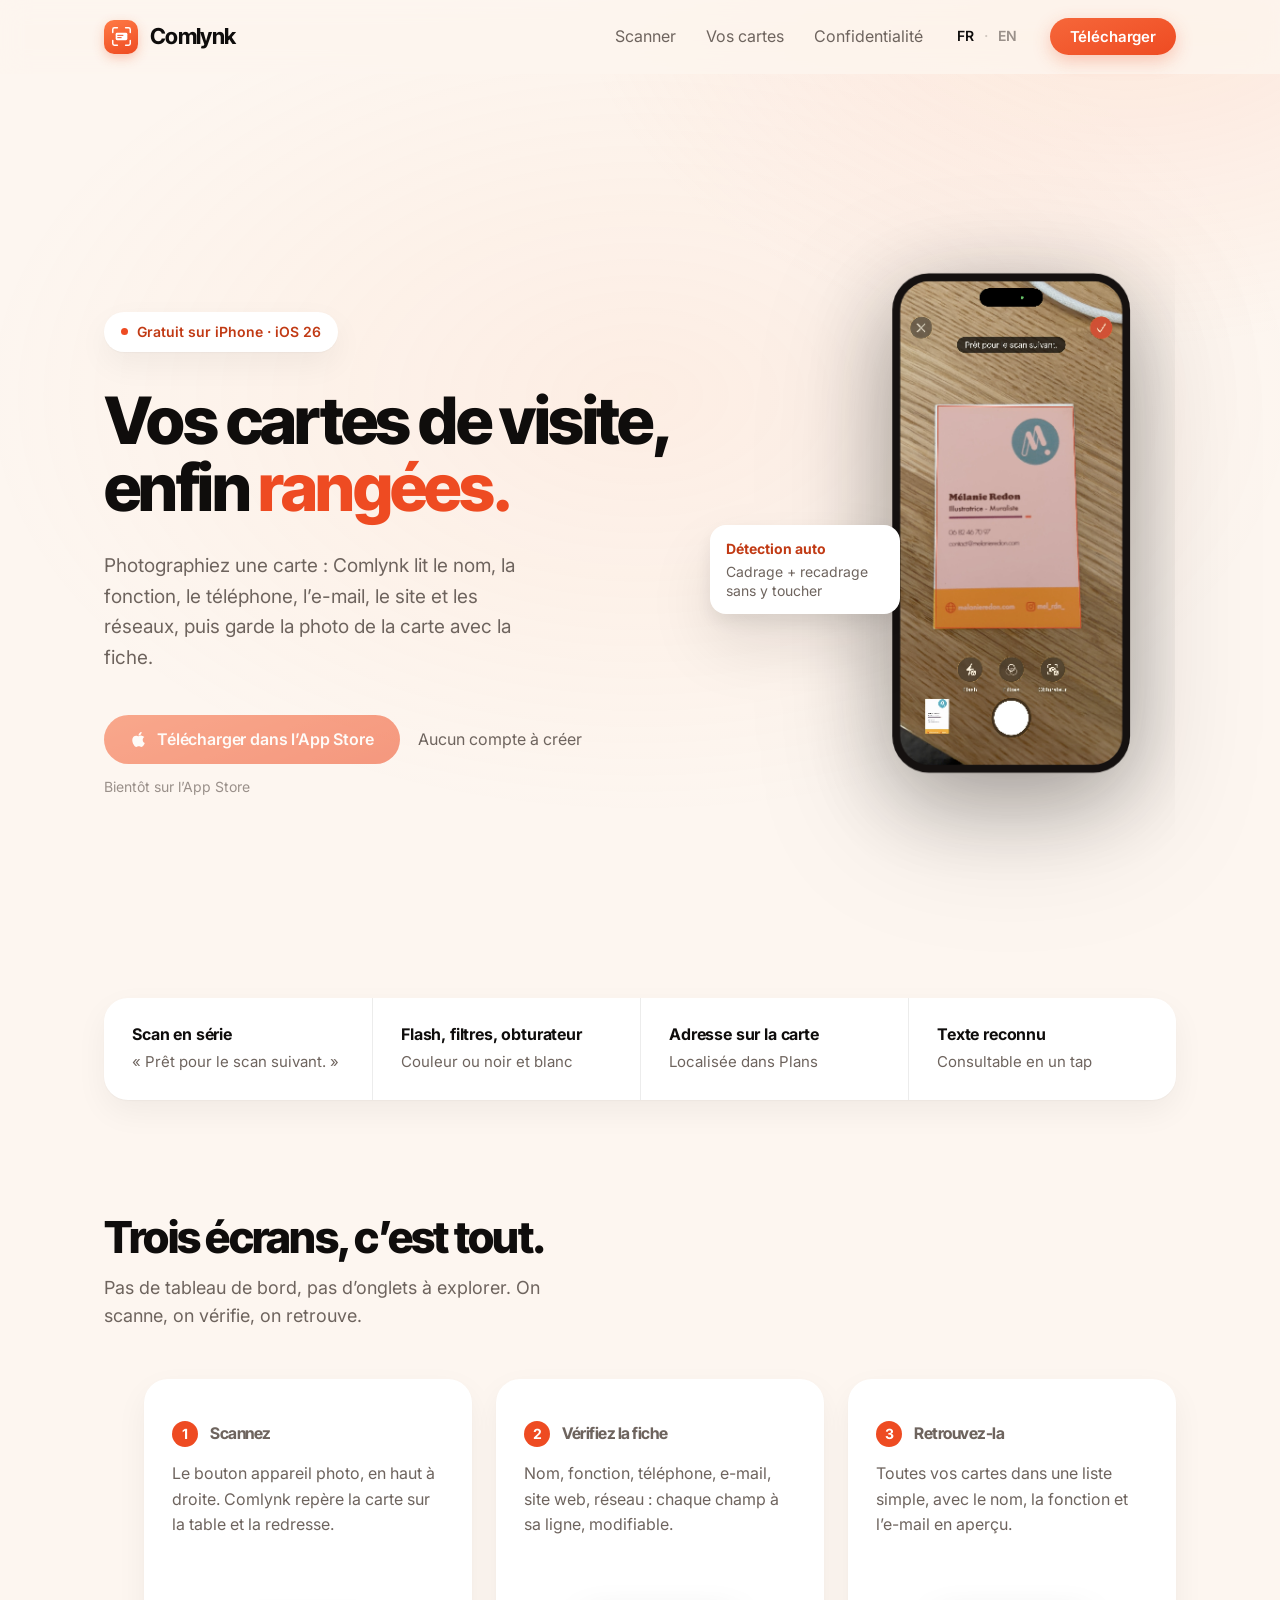
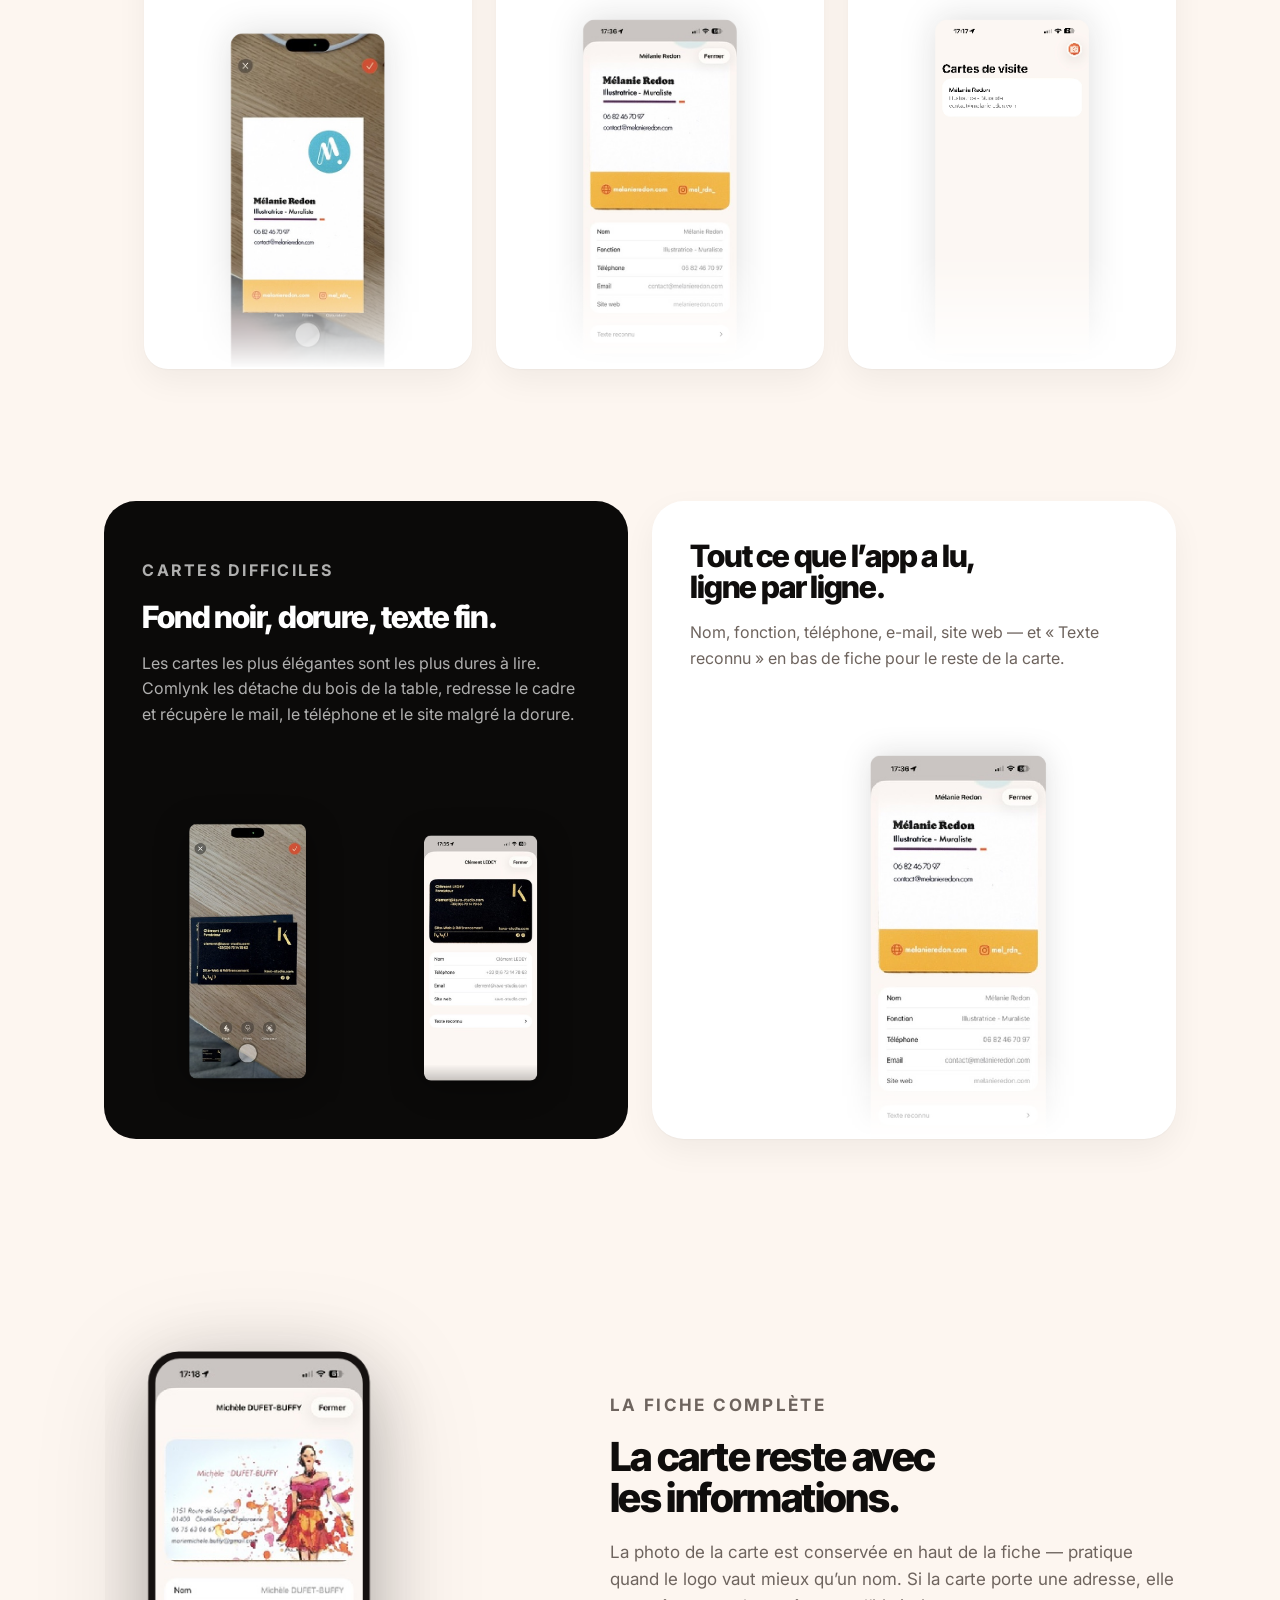
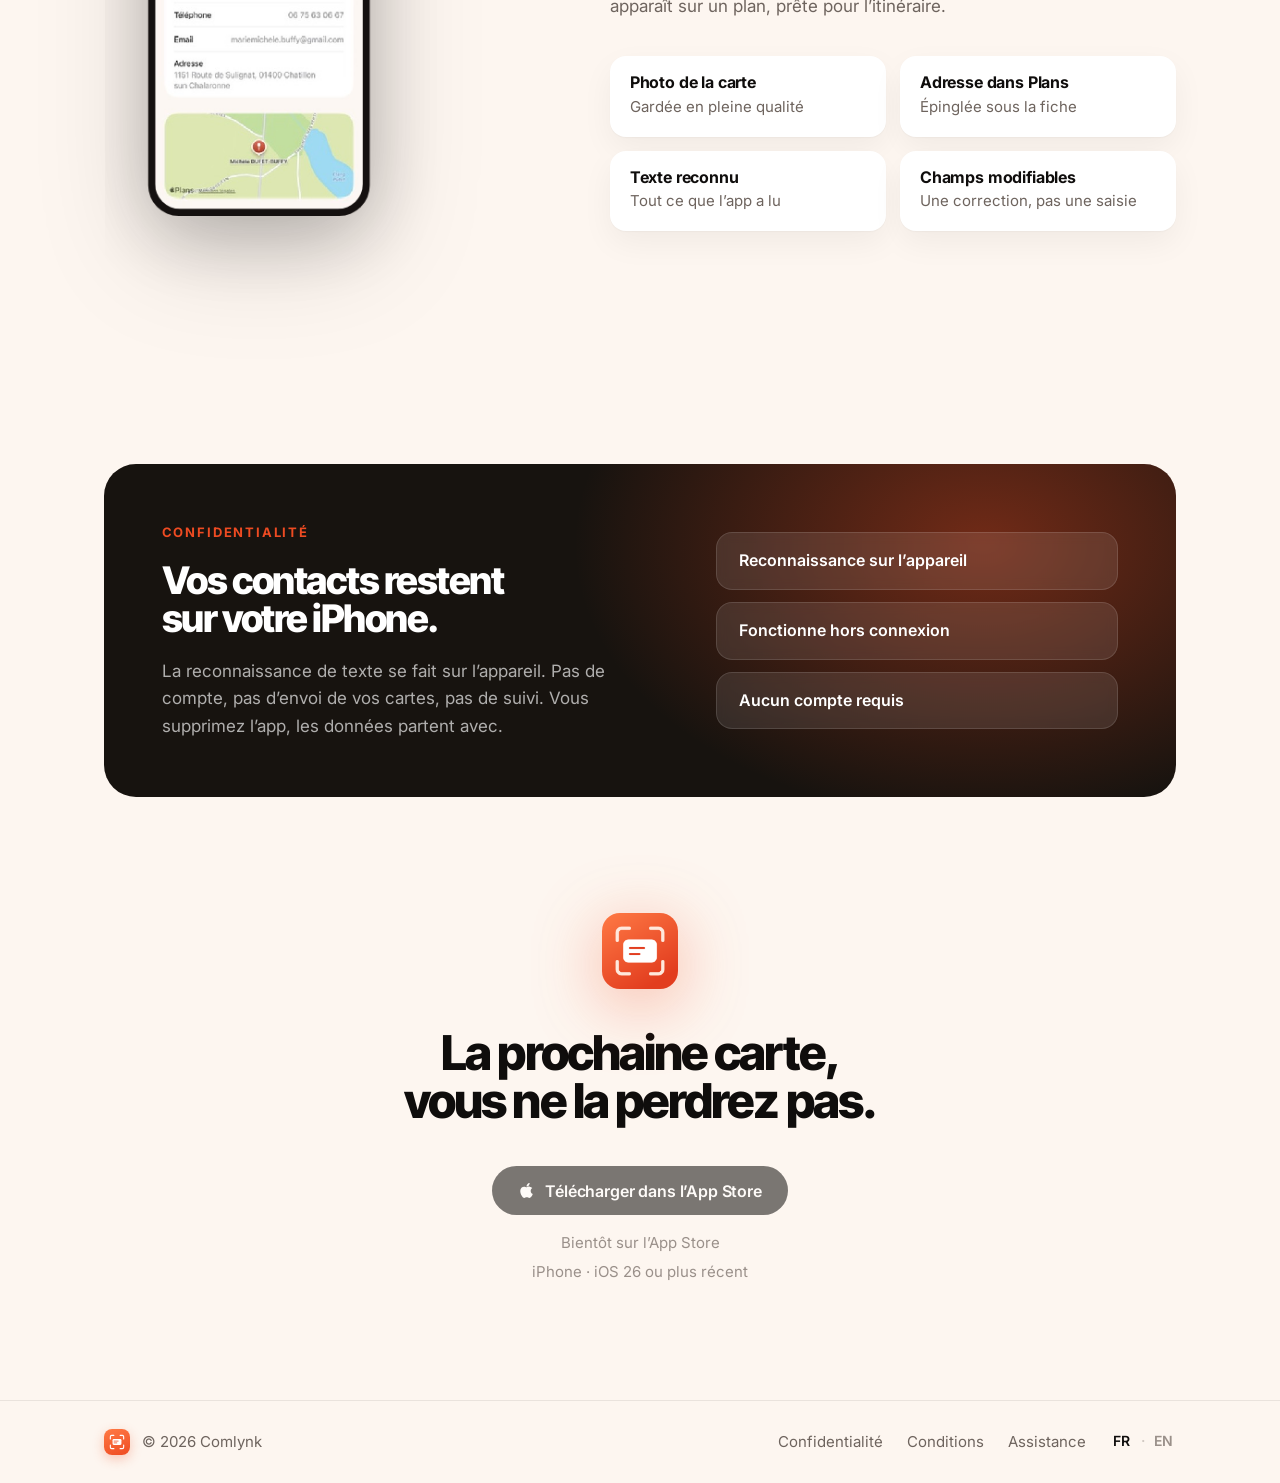
==== commit e6d0f2ea: "Corriger la hiérarchie des titres et la taille des cibles tactiles - La bande de spécifications util" ====
--- a/fr/index.html
+++ b/fr/index.html
@@ -141,19 +141,19 @@
         <div class="container">
           <ul class="spec-grid">
             <li>
-              <h3>Scan en série</h3>
+              <p class="spec-title">Scan en série</p>
               <p>« Prêt pour le scan suivant. »</p>
             </li>
             <li>
-              <h3>Flash, filtres, obturateur</h3>
+              <p class="spec-title">Flash, filtres, obturateur</p>
               <p>Couleur ou noir et blanc</p>
             </li>
             <li>
-              <h3>Adresse sur la carte</h3>
+              <p class="spec-title">Adresse sur la carte</p>
               <p>Localisée dans Plans</p>
             </li>
             <li>
-              <h3>Texte reconnu</h3>
+              <p class="spec-title">Texte reconnu</p>
               <p>Consultable en un tap</p>
             </li>
           </ul>
--- a/assets/css/site.css
+++ b/assets/css/site.css
@@ -265,6 +265,17 @@
   letter-spacing: 0.02em;
 }
 
+.lang a,
+.lang [aria-current="true"] {
+  /* Cible tactile d'au moins 24 x 24 px : les deux libellés font 18 px de
+     large, le remplissage complète. */
+  display: inline-flex;
+  align-items: center;
+  justify-content: center;
+  min-width: 24px;
+  min-height: 24px;
+}
+
 .lang a:hover {
   color: var(--ink);
 }
@@ -482,15 +493,14 @@
   border-left: 0;
 }
 
-.spec-grid h3 {
-  font-family: var(--font-body);
+.spec-title {
   font-size: 16px;
   font-weight: 700;
   letter-spacing: -0.01em;
   line-height: 1.3;
 }
 
-.spec-grid p {
+.spec-grid .spec-title + p {
   margin-top: 5px;
   font-size: 15px;
   color: var(--ink-soft);
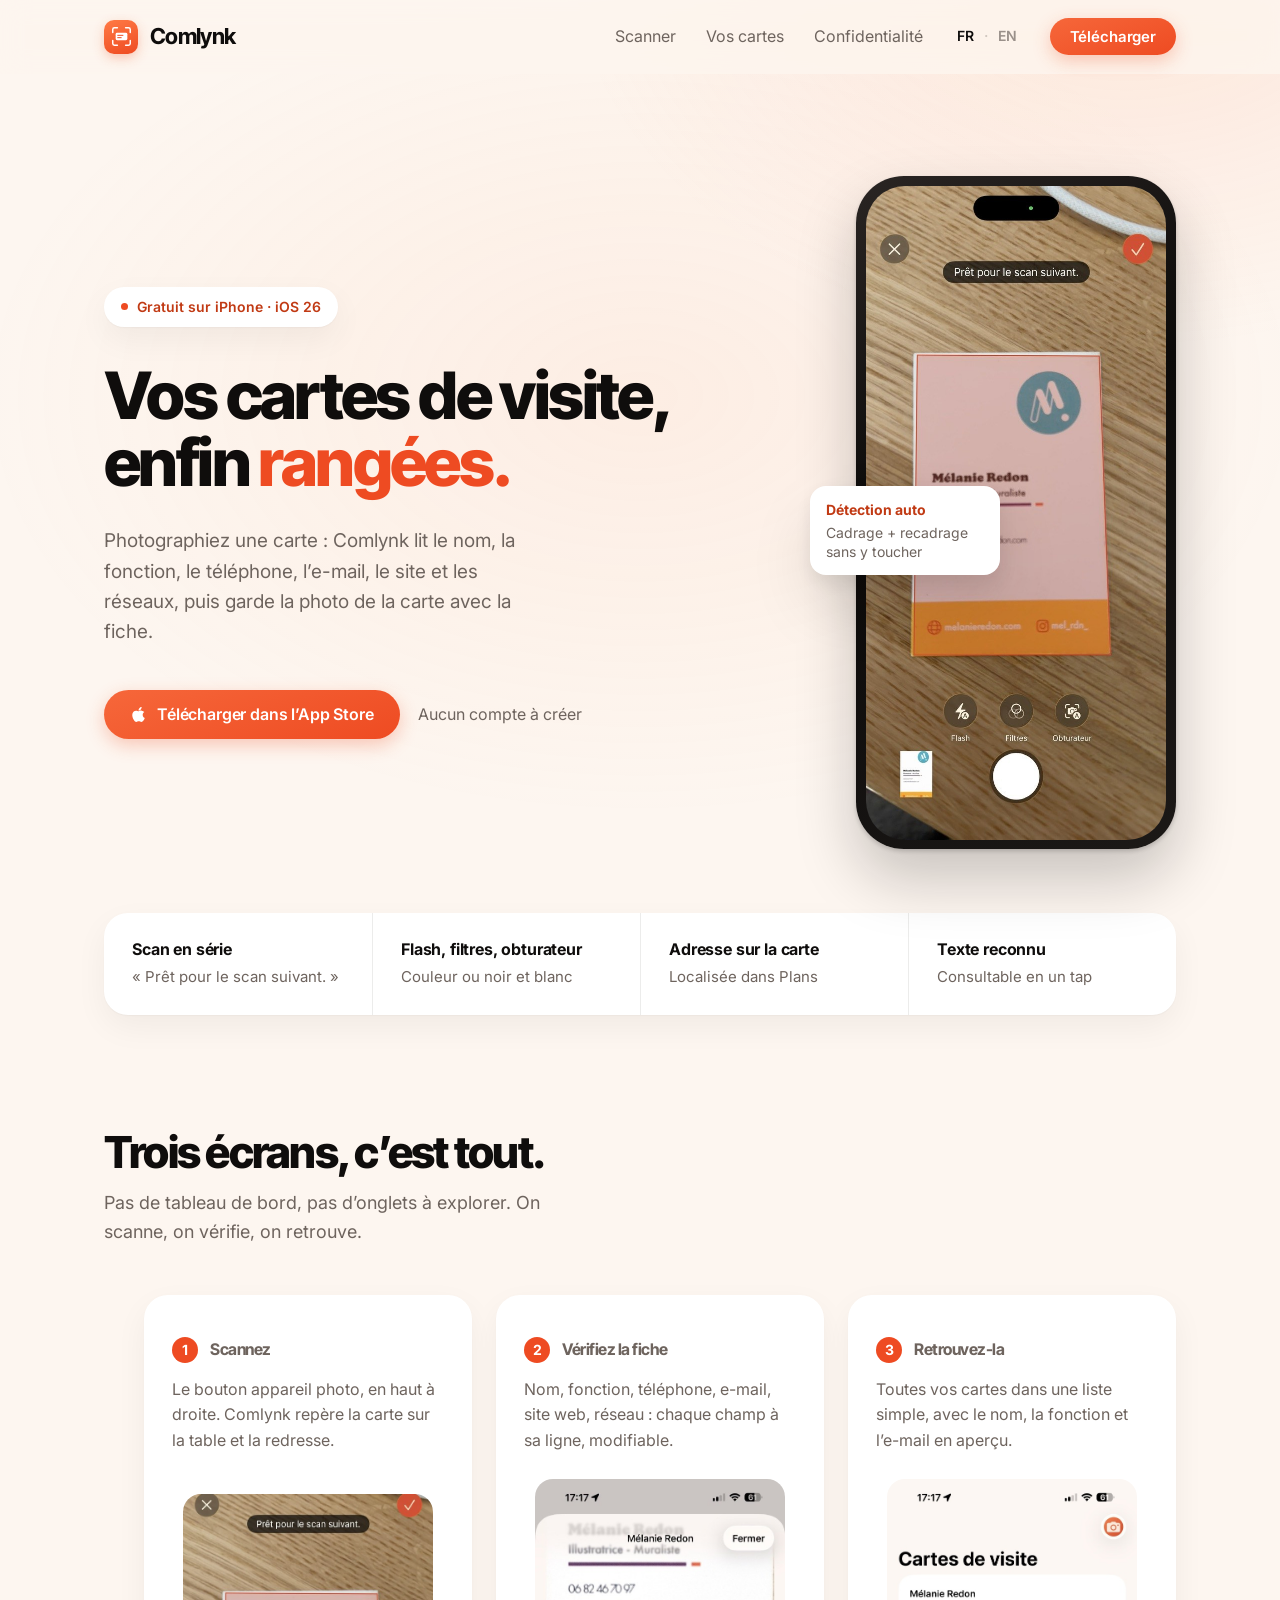
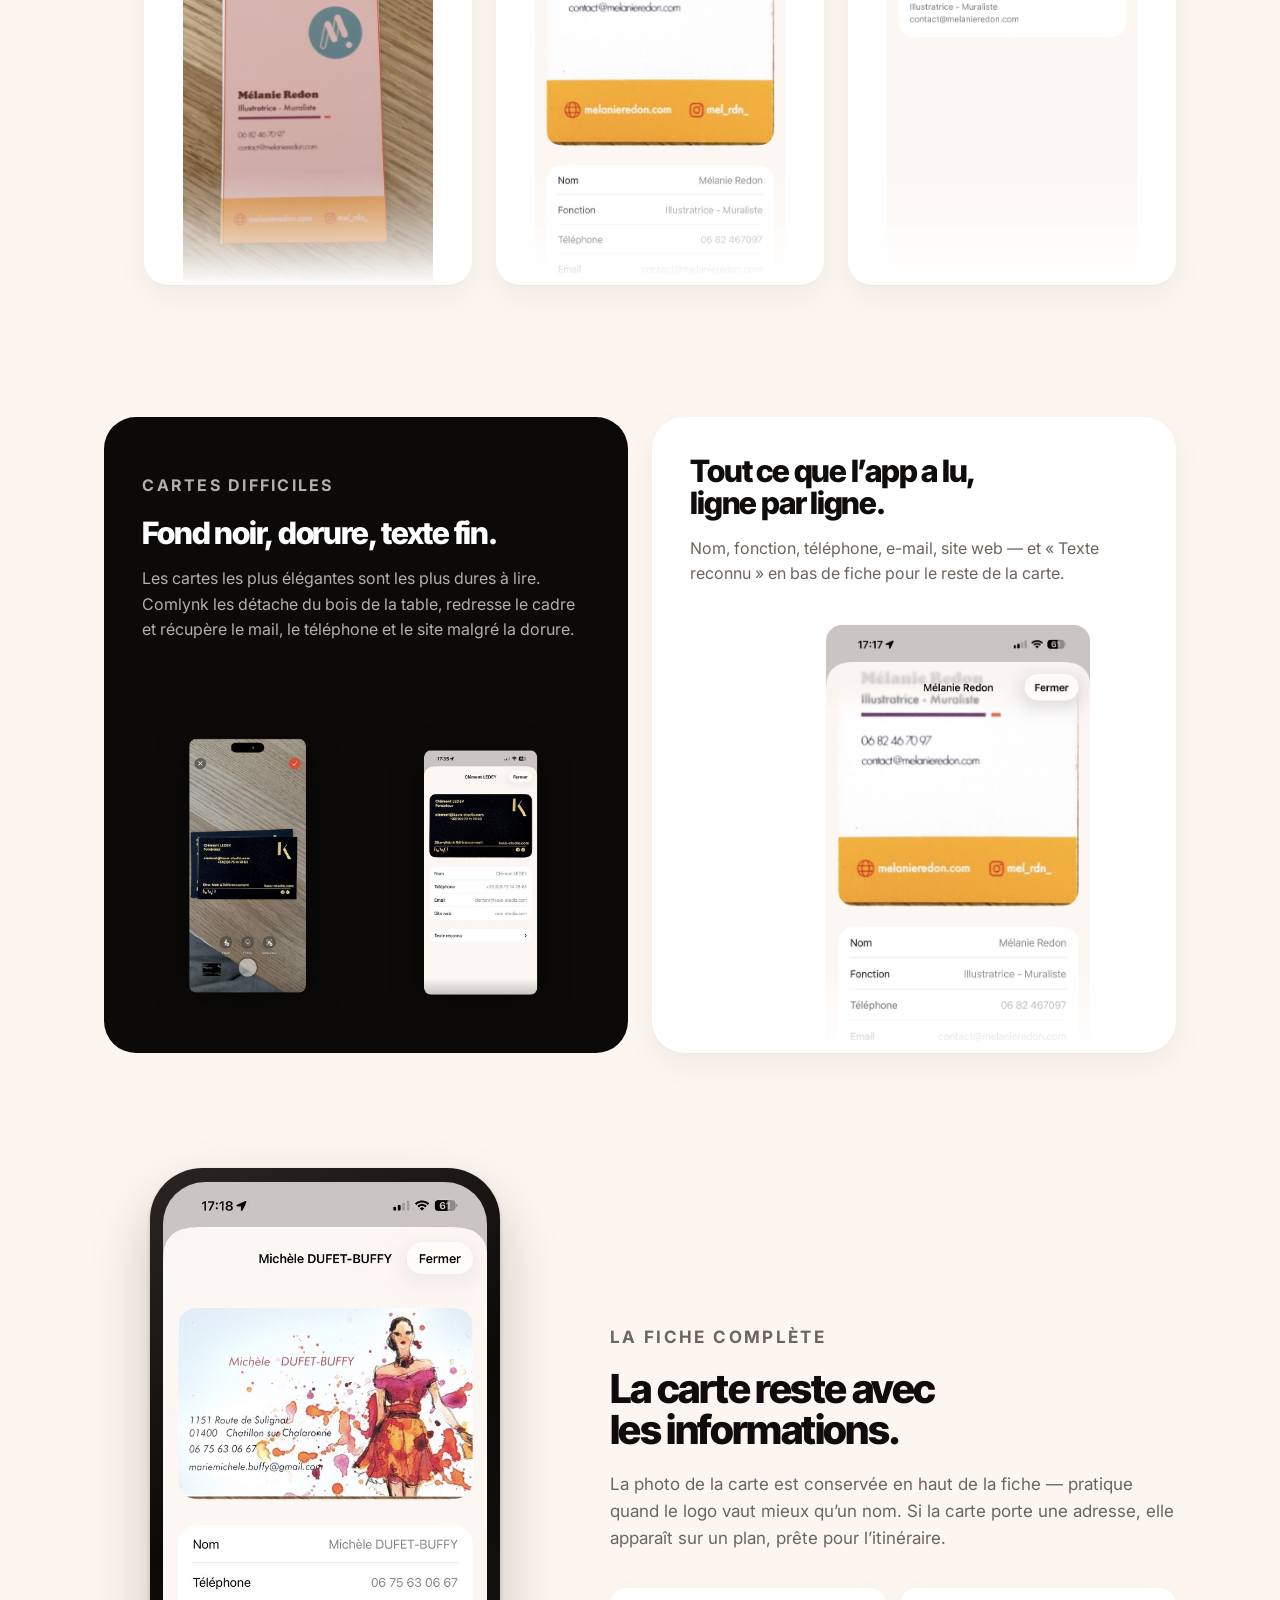
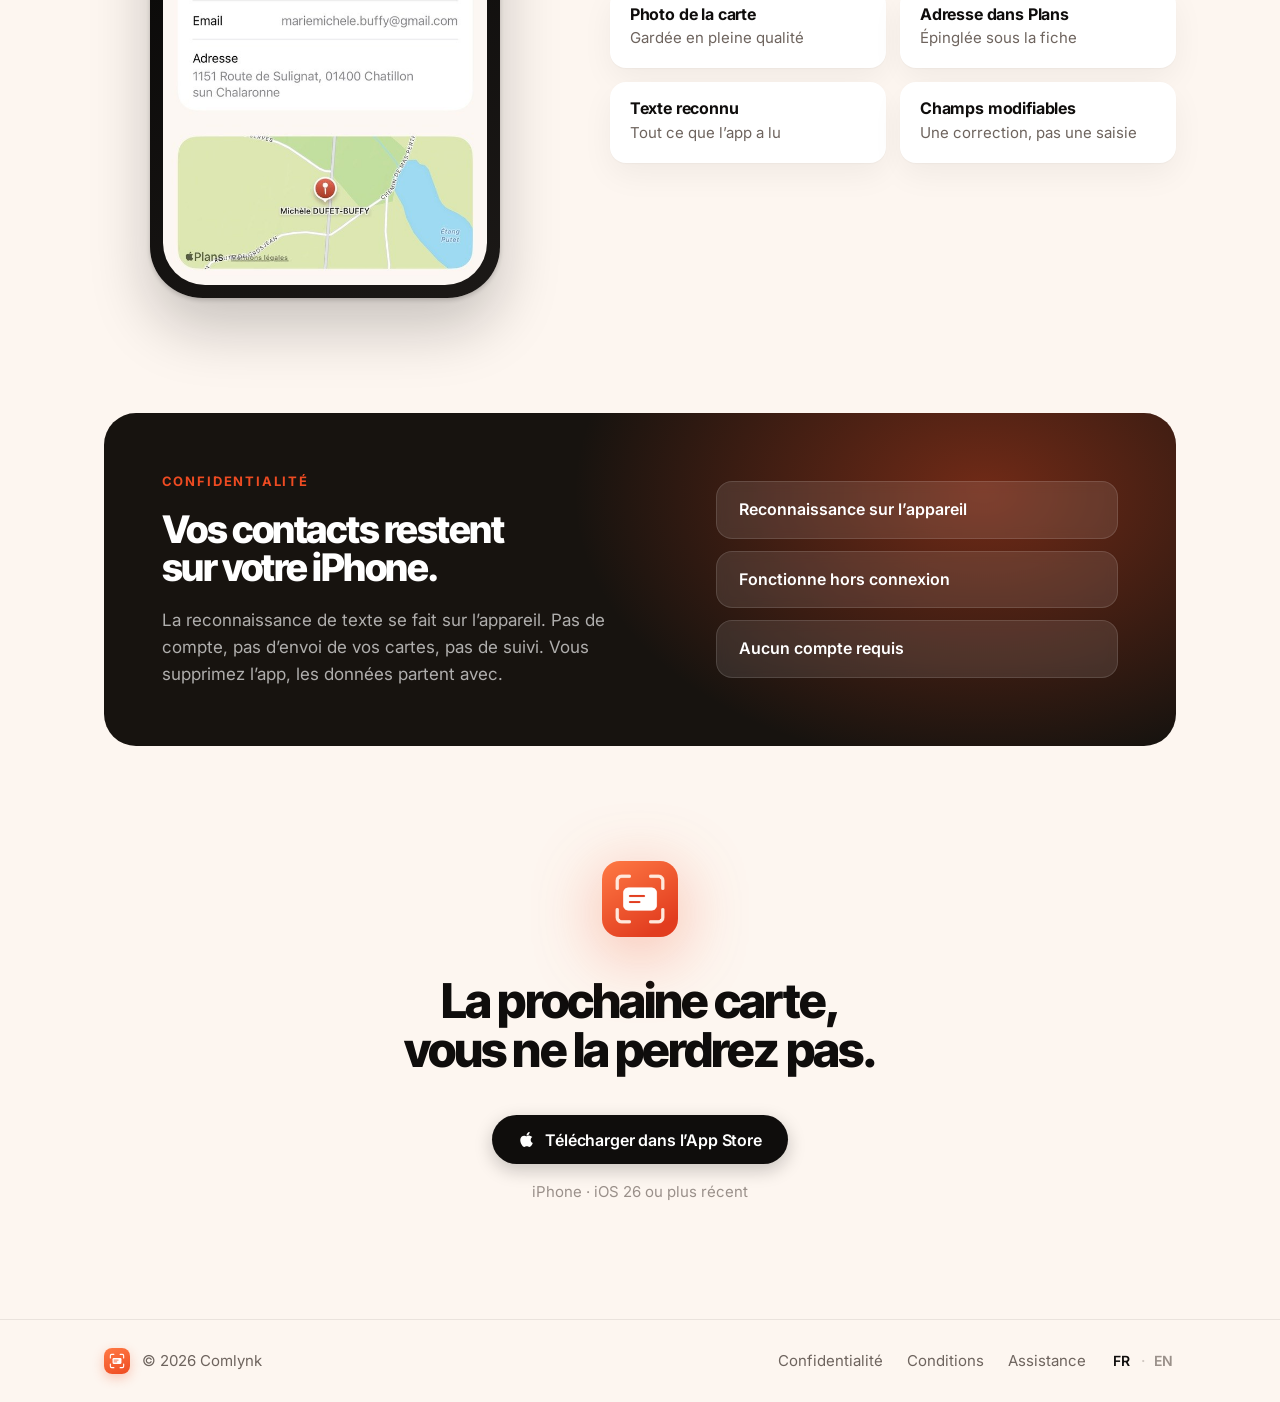
==== commit 47e213fb: "Lier les boutons App Store à la fiche Comlynk publiée Les boutons « Télécharger dans l'App Store » (" ====
--- a/fr/index.html
+++ b/fr/index.html
@@ -82,7 +82,7 @@
             <a href="../en/" hreflang="en" lang="en">EN</a>
           </p>
 
-          <a class="btn btn--primary btn--small" href="#telecharger">Télécharger</a>
+          <a class="btn btn--primary btn--small" href="https://apps.apple.com/fr/app/comlynk/id6815378106" rel="noopener">Télécharger</a>
         </nav>
       </div>
     </header>
@@ -104,28 +104,29 @@
             </p>
 
             <div class="hero-cta">
-              <button class="btn btn--primary" type="button" data-store disabled>
+              <a class="btn btn--primary" href="https://apps.apple.com/fr/app/comlynk/id6815378106" rel="noopener">
                 <svg viewBox="0 0 384 512" fill="currentColor" aria-hidden="true">
                   <path
                     d="M318.7 268.7c-.2-36.7 16.4-64.4 50-84.8-18.8-26.9-47.2-41.7-84.7-44.6-35.5-2.8-74.3 20.7-88.5 20.7-15 0-49.4-19.7-76.4-19.7C63.3 141.2 4 184.8 4 273.5q0 39.3 14.4 81.2c12.8 36.7 59 126.7 107.2 125.2 25.2-.6 43-17.9 75.8-17.9 31.8 0 48.3 17.9 76.4 17.9 48.6-.7 90.4-82.5 102.6-119.3-65.2-30.7-61.7-90-61.7-91.9zm-56.6-164.2c27.3-32.4 24.8-61.9 24-72.5-24.1 1.4-52 16.4-67.9 34.9-17.5 19.8-27.8 44.3-25.6 71.9 26.1 2 49.9-11.4 69.5-34.3z"
                   />
                 </svg>
                 Télécharger dans l’App Store
-              </button>
+              </a>
               <p class="cta-note">Aucun compte à créer</p>
             </div>
 
-            <p class="cta-soon" data-store-soon>Bientôt sur l’App Store</p>
           </div>
 
           <div class="hero-media">
-            <img
-              src="../assets/img/hero-scan.png"
-              width="447"
-              height="806"
-              alt="Un iPhone photographie une carte de visite posée sur une table en bois ; Comlynk détecte la carte et affiche « Prêt pour le scan suivant »."
-              fetchpriority="high"
-            />
+            <div class="device">
+              <img
+                src="../assets/img/hero-scan.jpg"
+                width="601"
+                height="1306"
+                alt="Un iPhone photographie une carte de visite posée sur une table en bois ; Comlynk détecte la carte et affiche « Prêt pour le scan suivant »."
+                fetchpriority="high"
+              />
+            </div>
             <p class="hero-tip">
               <strong>Détection auto</strong>
               <span>Cadrage + recadrage sans y toucher</span>
@@ -179,9 +180,9 @@
               </p>
               <figure class="step-shot">
                 <img
-                  src="../assets/img/step-scan.png"
-                  width="285"
-                  height="445"
+                  src="../assets/img/step-scan.jpg"
+                  width="601"
+                  height="939"
                   alt="Écran de scan : une carte de visite blanche posée sur du bois, détourée par l’application."
                   loading="lazy"
                 />
@@ -198,9 +199,9 @@
               </p>
               <figure class="step-shot">
                 <img
-                  src="../assets/img/step-record.png"
-                  width="285"
-                  height="462"
+                  src="../assets/img/record-melanie.jpg"
+                  width="601"
+                  height="974"
                   alt="Fiche d’un contact : la photo de la carte en haut, puis le nom, la fonction, le téléphone, l’e-mail et le site web."
                   loading="lazy"
                 />
@@ -218,8 +219,8 @@
               <figure class="step-shot">
                 <img
                   src="../assets/img/step-list.png"
-                  width="285"
-                  height="462"
+                  width="601"
+                  height="974"
                   alt="Liste « Cartes de visite » : chaque ligne montre le nom, la fonction et l’e-mail."
                   loading="lazy"
                 />
@@ -268,9 +269,9 @@
             </p>
             <div class="panel-shots panel-shots--single">
               <img
-                src="../assets/img/record-full.png"
-                width="364"
-                height="591"
+                src="../assets/img/record-melanie.jpg"
+                width="601"
+                height="974"
                 alt="Fiche complète avec la photo de la carte, les champs détectés et le lien « Texte reconnu »."
                 loading="lazy"
               />
@@ -285,13 +286,15 @@
       <section class="record" id="cartes">
         <div class="container record-grid">
           <figure class="record-media">
-            <img
-              src="../assets/img/record-map.png"
-              width="411"
-              height="752"
-              alt="Une fiche affichant la photo d’une carte illustrée, les coordonnées, puis l’adresse épinglée sur un plan."
-              loading="lazy"
-            />
+            <div class="device">
+              <img
+                src="../assets/img/record-map.jpg"
+                width="601"
+                height="1306"
+                alt="Une fiche affichant la photo d’une carte illustrée, les coordonnées, puis l’adresse épinglée sur un plan."
+                loading="lazy"
+              />
+            </div>
           </figure>
 
           <div class="record-copy">
@@ -365,16 +368,15 @@
 
           <h2>La prochaine carte,<br />vous ne la perdrez pas.</h2>
 
-          <button class="btn btn--dark" type="button" data-store disabled>
+          <a class="btn btn--dark" href="https://apps.apple.com/fr/app/comlynk/id6815378106" rel="noopener">
             <svg viewBox="0 0 384 512" fill="currentColor" aria-hidden="true">
               <path
                 d="M318.7 268.7c-.2-36.7 16.4-64.4 50-84.8-18.8-26.9-47.2-41.7-84.7-44.6-35.5-2.8-74.3 20.7-88.5 20.7-15 0-49.4-19.7-76.4-19.7C63.3 141.2 4 184.8 4 273.5q0 39.3 14.4 81.2c12.8 36.7 59 126.7 107.2 125.2 25.2-.6 43-17.9 75.8-17.9 31.8 0 48.3 17.9 76.4 17.9 48.6-.7 90.4-82.5 102.6-119.3-65.2-30.7-61.7-90-61.7-91.9zm-56.6-164.2c27.3-32.4 24.8-61.9 24-72.5-24.1 1.4-52 16.4-67.9 34.9-17.5 19.8-27.8 44.3-25.6 71.9 26.1 2 49.9-11.4 69.5-34.3z"
               />
             </svg>
             Télécharger dans l’App Store
-          </button>
-
-          <p class="final-note" data-store-soon>Bientôt sur l’App Store</p>
+          </a>
+
           <p class="final-note">iPhone · iOS 26 ou plus récent</p>
         </div>
       </section>
--- a/assets/css/site.css
+++ b/assets/css/site.css
@@ -245,14 +245,6 @@
   box-shadow: 0 10px 24px rgba(15, 13, 12, 0.28);
 }
 
-/* Le bouton App Store tant que l'app n'est pas publiée : même allure,
-   mais inerte. Voir assets/js/site.js pour le basculer en lien. */
-.btn[disabled] {
-  cursor: default;
-  opacity: 0.55;
-  box-shadow: none;
-}
-
 /* Sélecteur de langue --------------------------------------------------- */
 
 .lang {
@@ -316,6 +308,26 @@
   background: var(--white);
   border-radius: var(--radius-lg);
   box-shadow: var(--shadow-card);
+}
+
+/* Châssis d'iPhone ------------------------------------------------------ */
+
+/* Les captures sont brutes, sans coque : le boîtier est dessiné ici, ce qui
+   évite de le figer dans l'image et garde les pixels pour l'écran. Les rayons
+   sont en pourcentage (horizontal / vertical) pour rester circulaires quelle
+   que soit la largeur d'affichage. */
+.device {
+  position: relative;
+  padding: 3%;
+  background: linear-gradient(150deg, #2a2523, #0b0a09 42%, #1c1917);
+  border-radius: 15% / 7%;
+  box-shadow: 0 2px 4px rgba(15, 13, 12, 0.18),
+    0 30px 60px rgba(15, 13, 12, 0.22);
+}
+
+.device img {
+  width: 100%;
+  border-radius: 13% / 6%;
 }
 
 /* --------------------------------------------------------------------------
@@ -367,7 +379,7 @@
 
 .hero-grid {
   display: grid;
-  grid-template-columns: minmax(0, 1.2fr) minmax(0, 0.78fr);
+  grid-template-columns: minmax(0, 1.2fr) minmax(0, 0.64fr);
   align-items: center;
   gap: clamp(32px, 4vw, 60px);
 }
@@ -423,23 +435,16 @@
   color: var(--ink-soft);
 }
 
-.cta-soon {
-  margin-top: 12px;
-  font-size: 14px;
-  color: var(--ink-mute);
-}
-
 /* Visuel du héro : le mockup déborde légèrement vers le bas, comme dans
    la maquette, avec l'étiquette « Détection auto » qui mord dessus. */
 .hero-media {
   position: relative;
   justify-self: end;
-  width: min(114%, 420px);
-}
-
-.hero-media img {
+  width: min(100%, 320px);
+}
+
+.hero-media .device {
   width: 100%;
-  filter: drop-shadow(0 30px 60px rgba(15, 13, 12, 0.18));
 }
 
 .hero-tip {
@@ -673,9 +678,9 @@
   margin: 0;
 }
 
-.record-media img {
-  width: min(100%, 380px);
-  filter: drop-shadow(0 26px 52px rgba(15, 13, 12, 0.16));
+.record-media .device {
+  width: min(100%, 350px);
+  margin-inline: auto;
 }
 
 .record-copy h2 {
@@ -945,7 +950,7 @@
 
   .hero-media {
     justify-self: center;
-    width: min(100%, 360px);
+    width: min(100%, 320px);
   }
 
   .hero-tip {
@@ -998,6 +1003,15 @@
     gap: 16px;
   }
 
+  .header-inner {
+    gap: 16px;
+  }
+
+  .brand {
+    font-size: 20px;
+    gap: 10px;
+  }
+
   .hero {
     padding-top: 36px;
   }
@@ -1007,7 +1021,7 @@
   }
 
   .hero-media {
-    width: min(100%, 300px);
+    width: min(100%, 290px);
   }
 
   .hero-tip {
@@ -1074,3 +1088,9 @@
     display: none;
   }
 }
+
+@media (max-width: 560px) {
+  .site-header .btn {
+    display: none;
+  }
+}
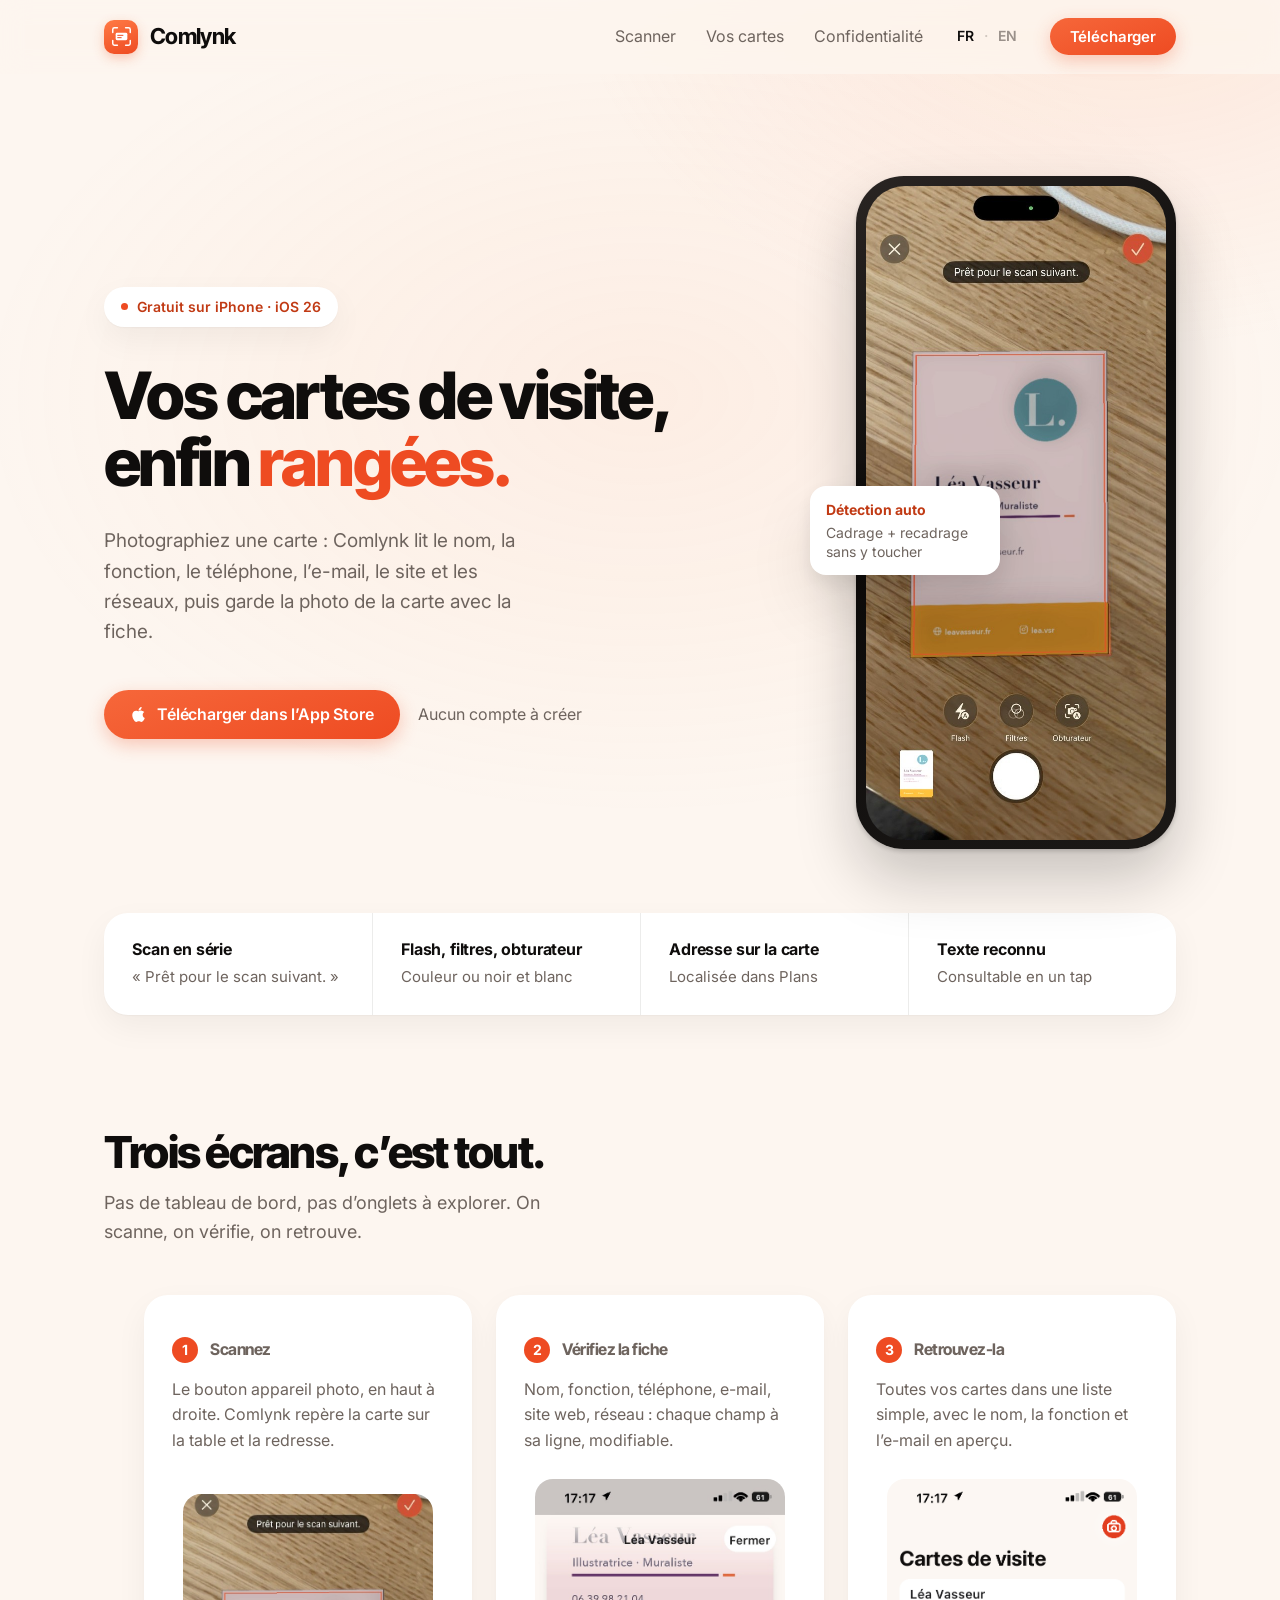
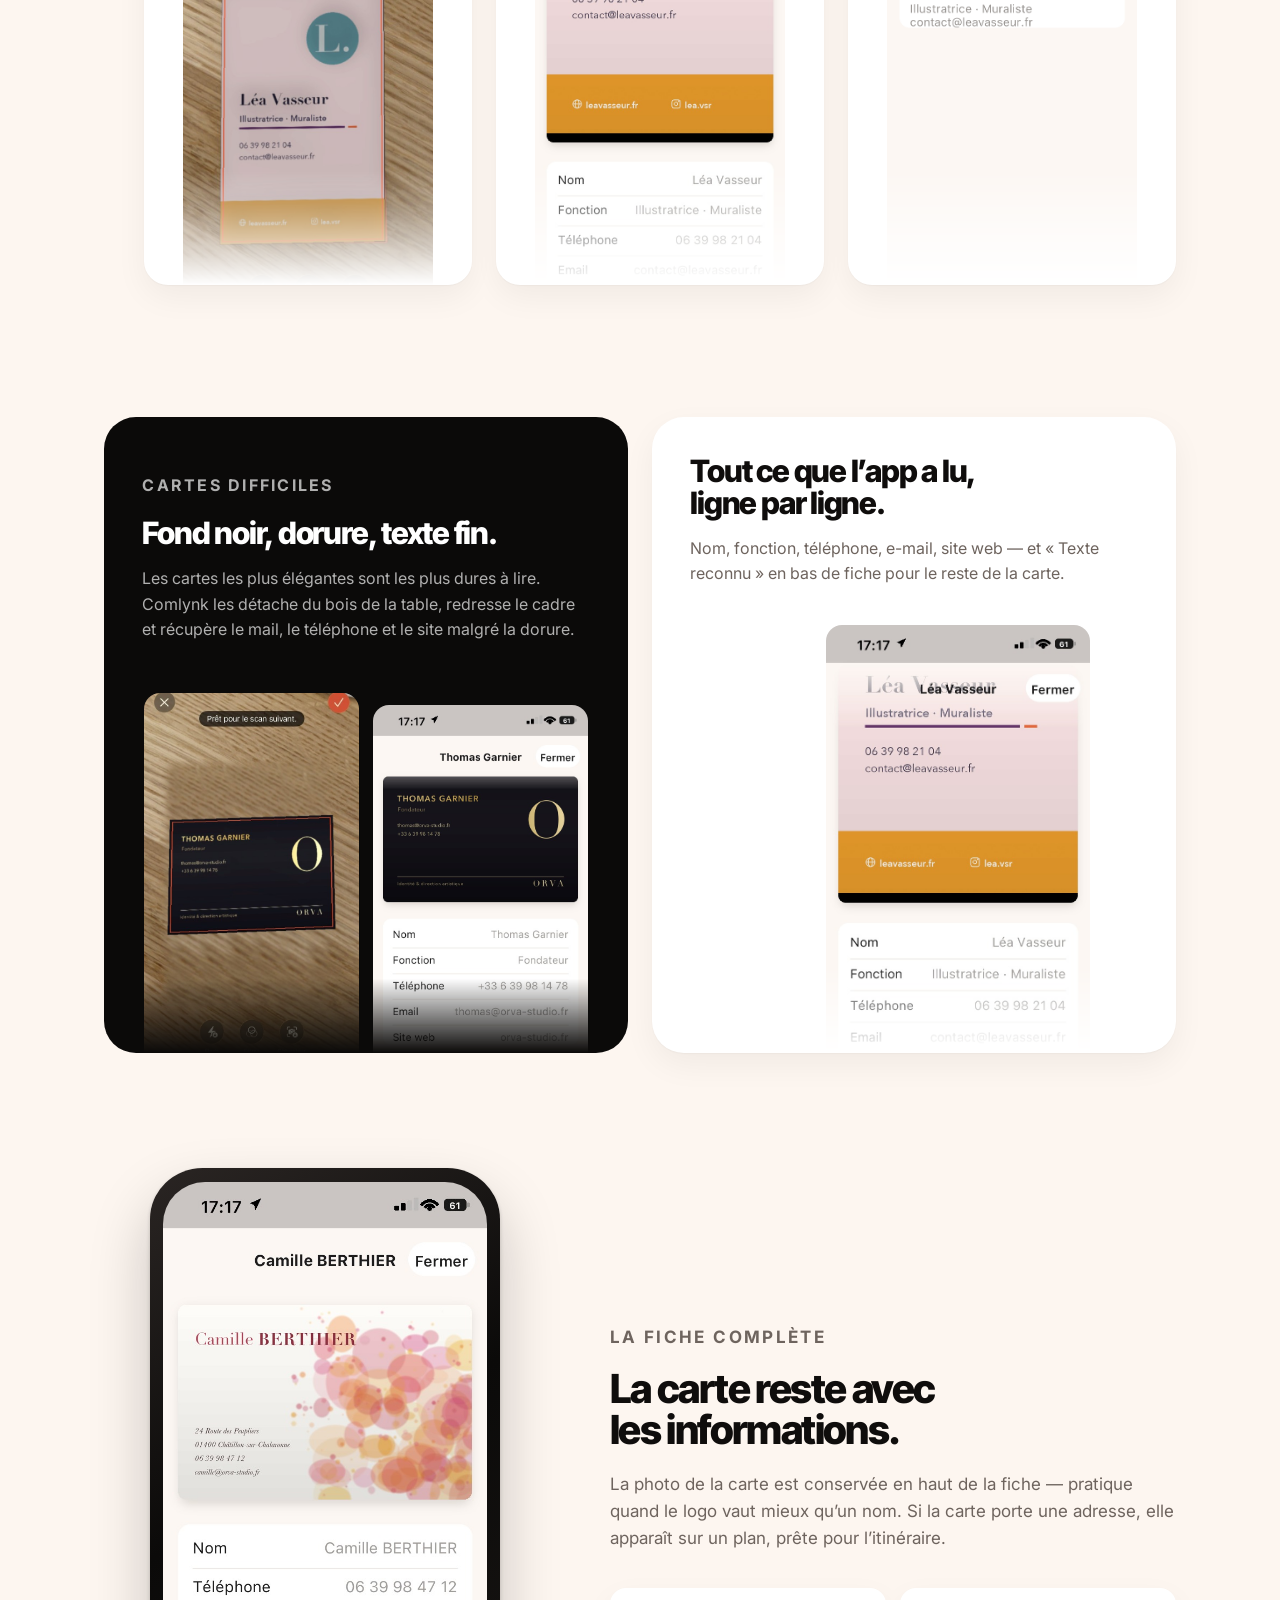
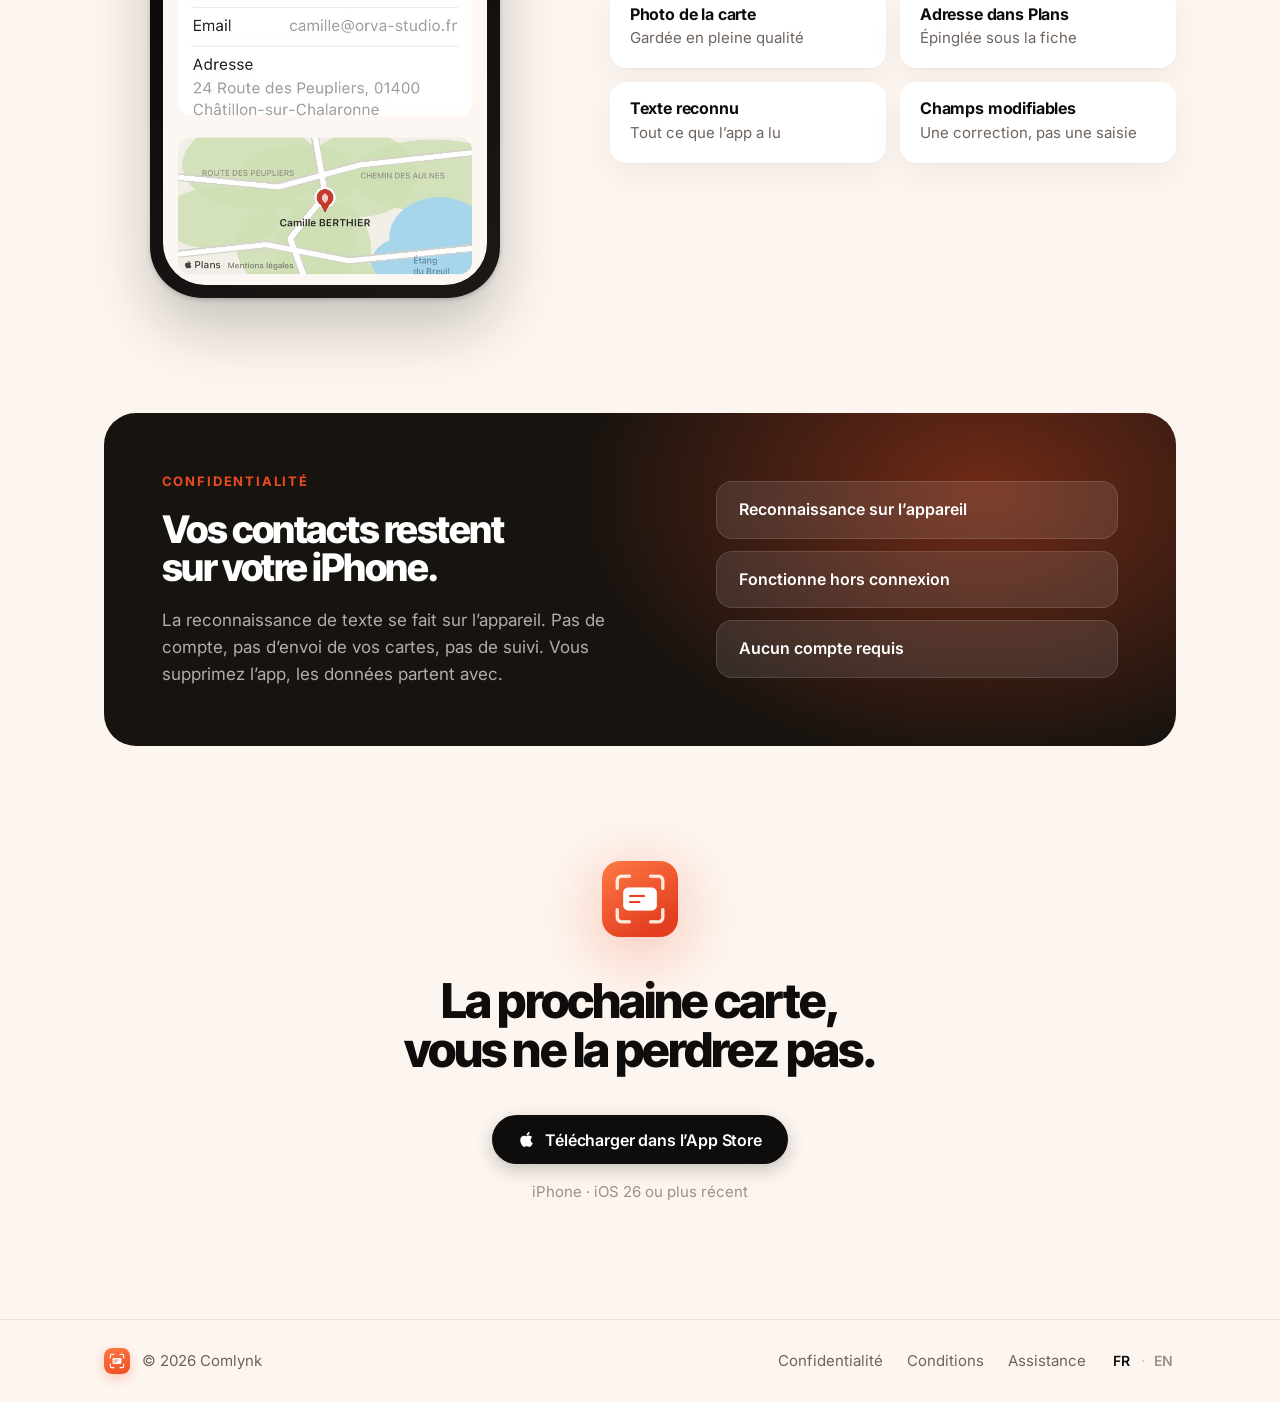
==== commit 0eec5a52: "Remplacer toutes les captures par des personnes et des cartes fictives Plus aucune donnée réelle sur" ====
--- a/fr/index.html
+++ b/fr/index.html
@@ -183,7 +183,7 @@
                   src="../assets/img/step-scan.jpg"
                   width="601"
                   height="939"
-                  alt="Écran de scan : une carte de visite blanche posée sur du bois, détourée par l’application."
+                  alt="Écran de scan : une carte de visite rose posée sur du bois, détourée par l’application."
                   loading="lazy"
                 />
               </figure>
@@ -199,7 +199,7 @@
               </p>
               <figure class="step-shot">
                 <img
-                  src="../assets/img/record-melanie.jpg"
+                  src="../assets/img/record-lea.jpg"
                   width="601"
                   height="974"
                   alt="Fiche d’un contact : la photo de la carte en haut, puis le nom, la fonction, le téléphone, l’e-mail et le site web."
@@ -245,16 +245,16 @@
             </p>
             <div class="panel-shots">
               <img
-                src="../assets/img/hard-scan.png"
-                width="320"
-                height="537"
+                src="../assets/img/hard-scan.jpg"
+                width="601"
+                height="1008"
                 alt="Scan d’une carte de visite noire à lettres dorées, posée sur une table en bois."
                 loading="lazy"
               />
               <img
-                src="../assets/img/hard-record.png"
-                width="332"
-                height="537"
+                src="../assets/img/hard-record.jpg"
+                width="601"
+                height="974"
                 alt="La fiche obtenue : nom, téléphone, e-mail et site web extraits de la carte dorée."
                 loading="lazy"
               />
@@ -269,7 +269,7 @@
             </p>
             <div class="panel-shots panel-shots--single">
               <img
-                src="../assets/img/record-melanie.jpg"
+                src="../assets/img/record-lea.jpg"
                 width="601"
                 height="974"
                 alt="Fiche complète avec la photo de la carte, les champs détectés et le lien « Texte reconnu »."
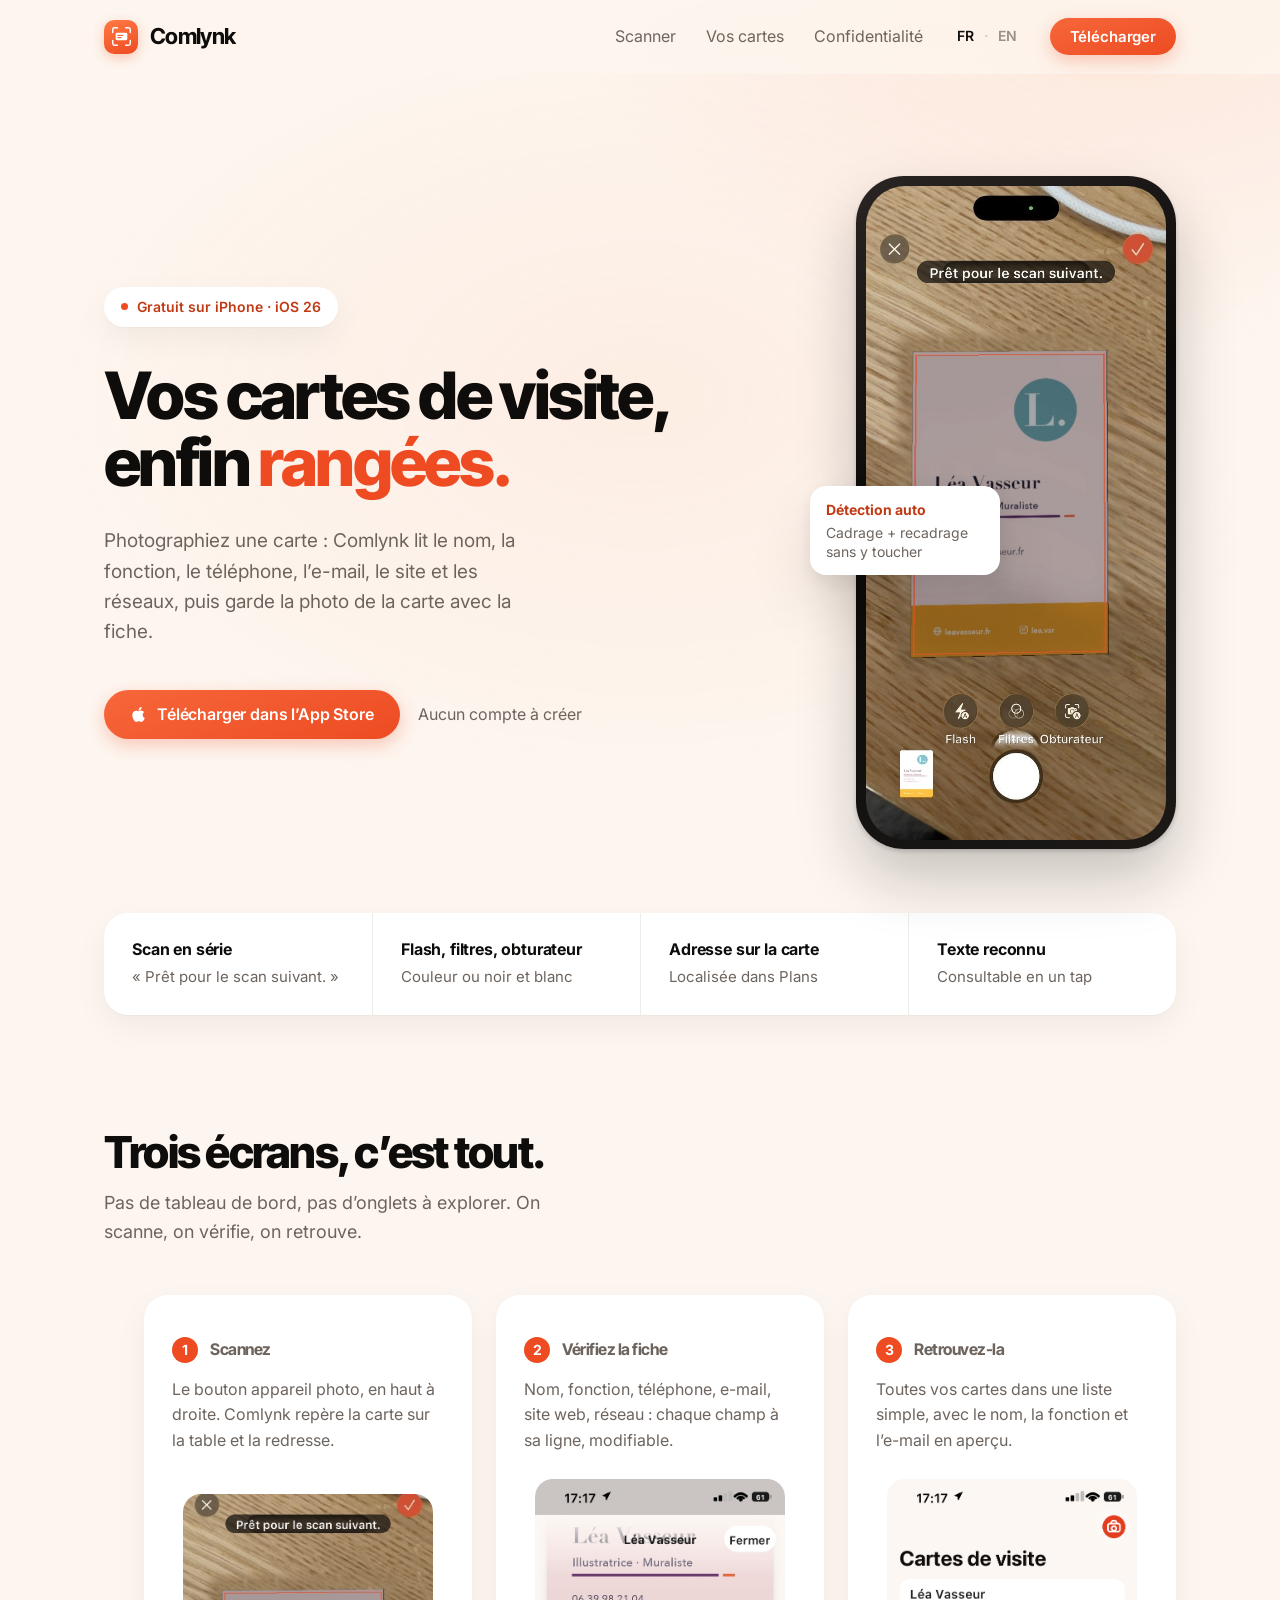
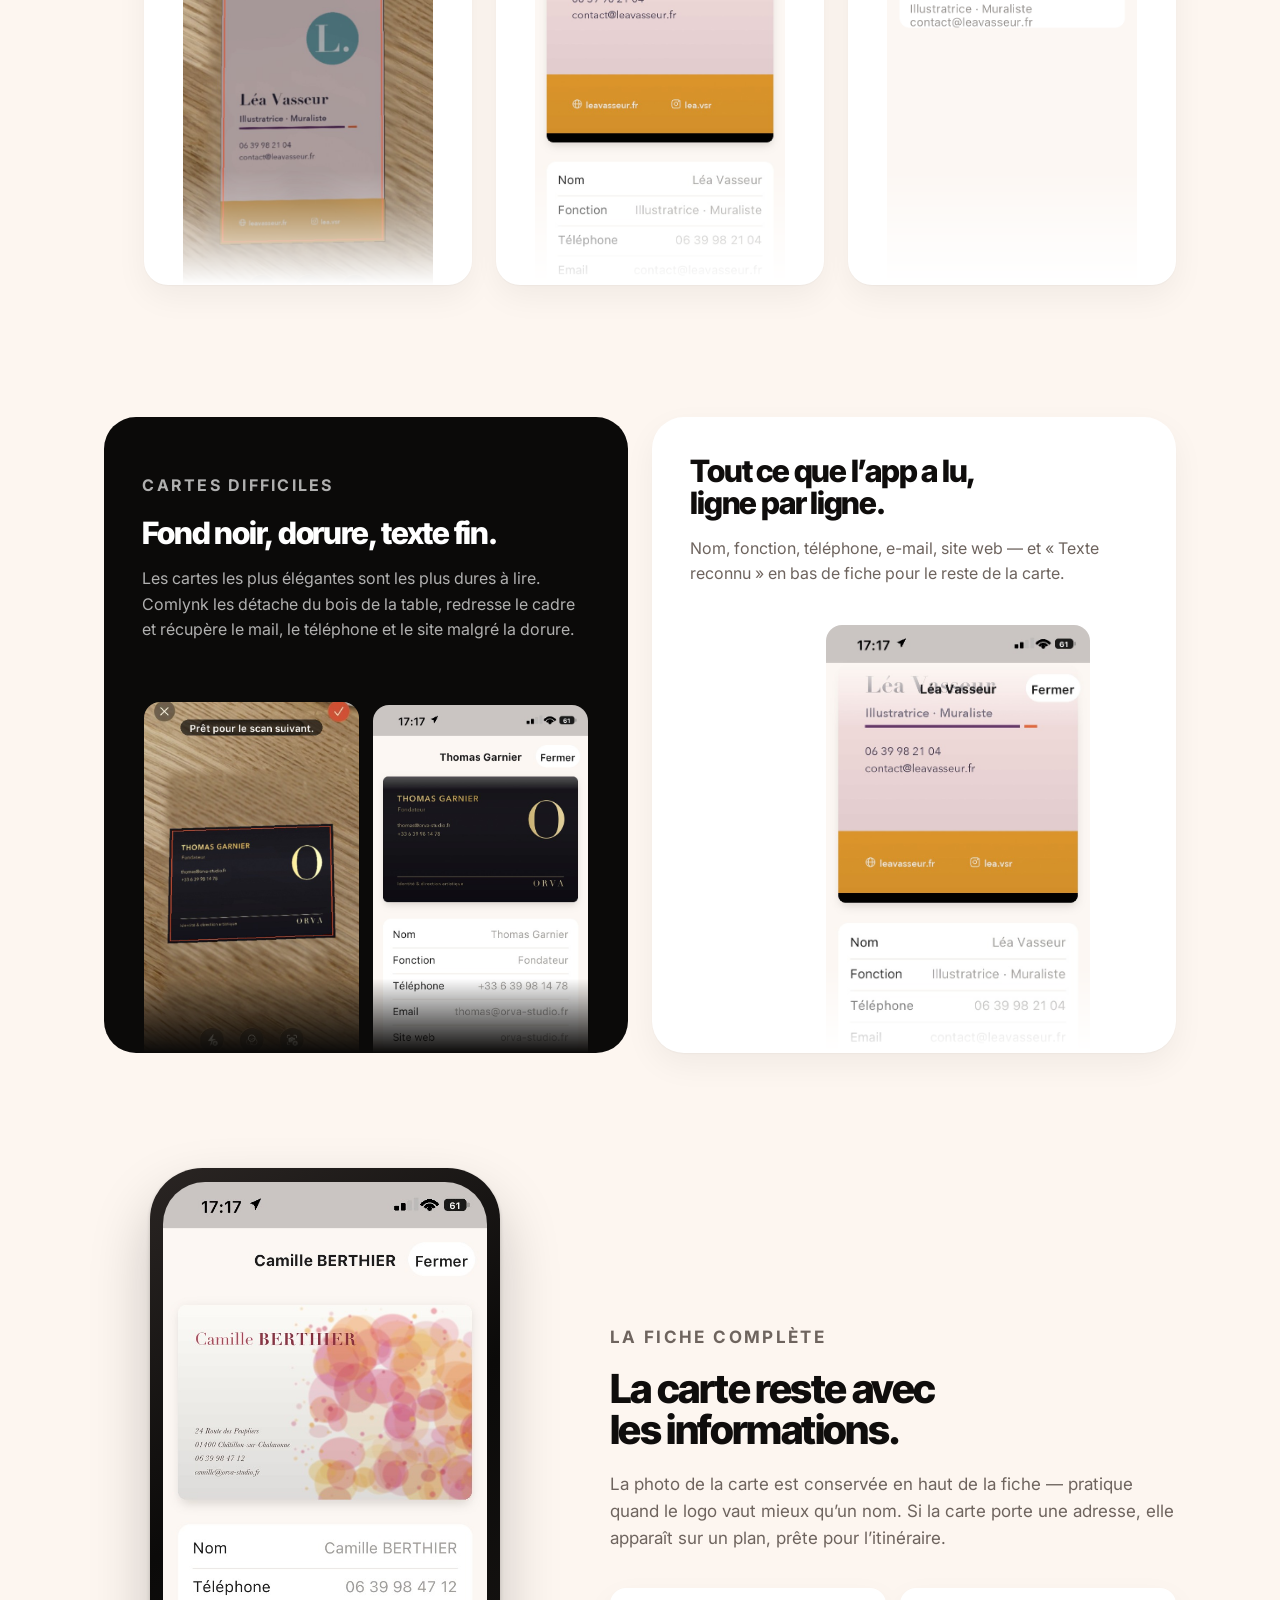
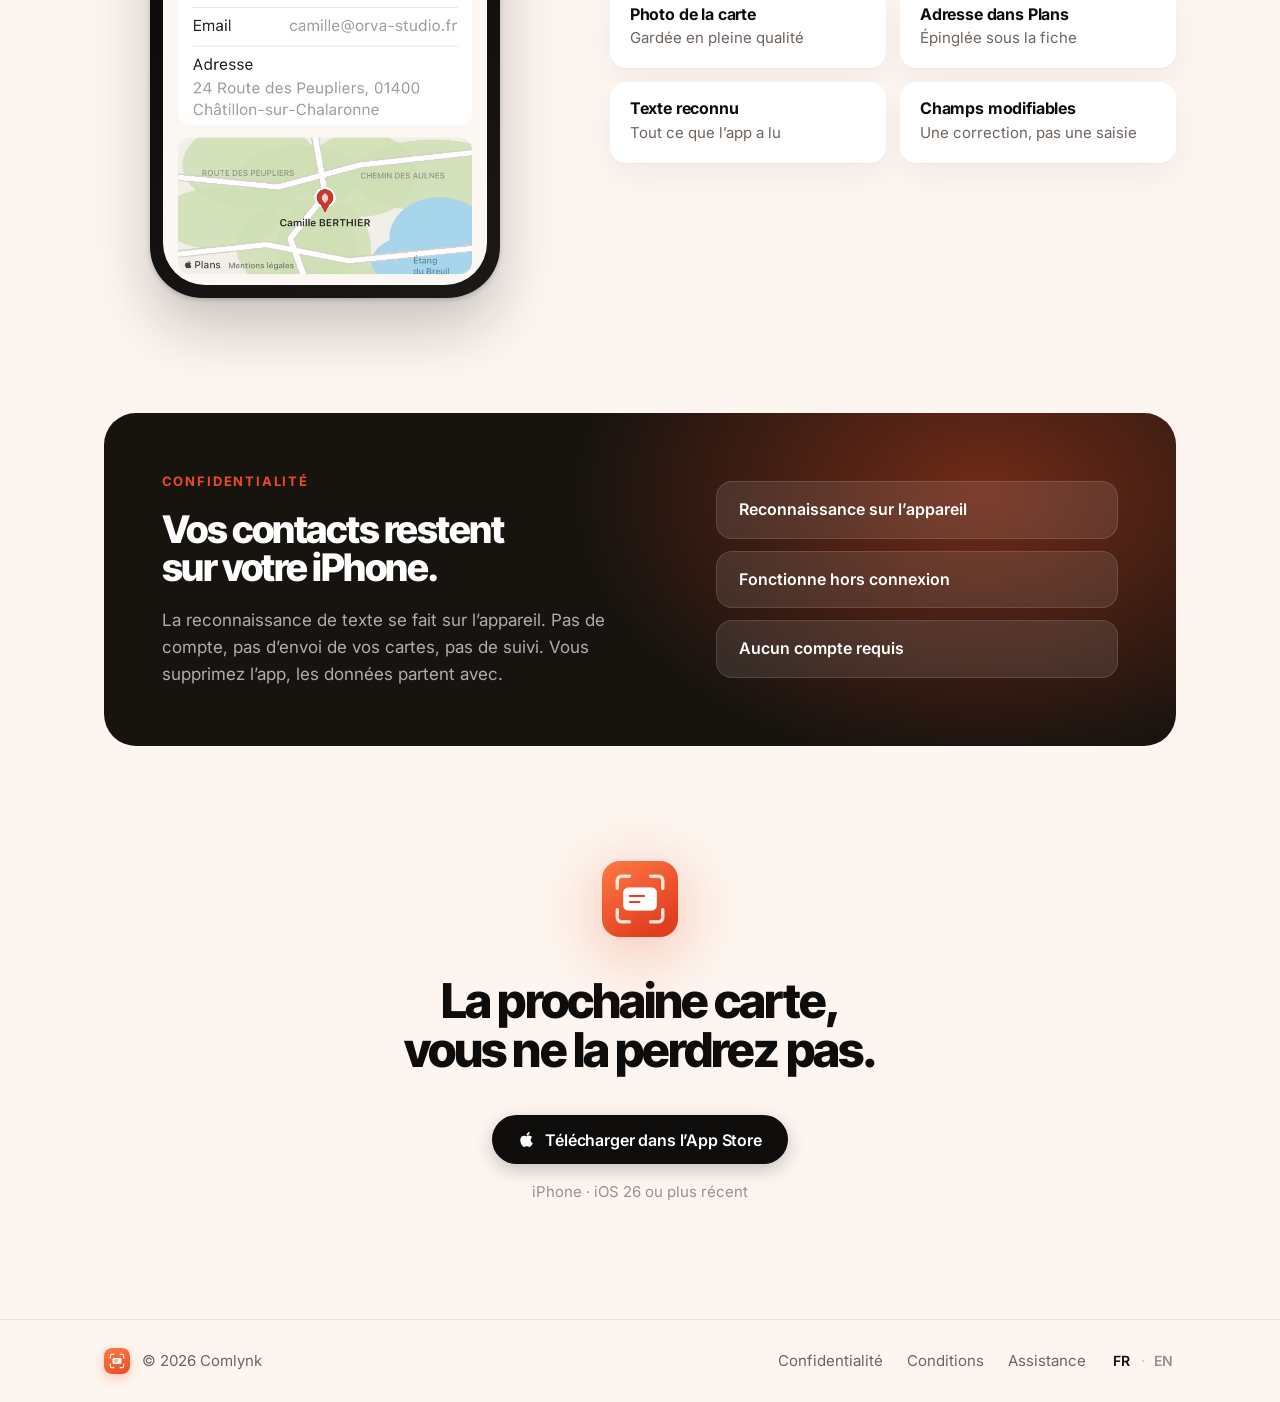
==== commit 782bd06d: "Un jeu de captures par langue : la page anglaise montre une interface anglaise Les copies d'écran ét" ====
--- a/fr/index.html
+++ b/fr/index.html
@@ -120,7 +120,7 @@
           <div class="hero-media">
             <div class="device">
               <img
-                src="../assets/img/hero-scan.jpg"
+                src="../assets/img/fr/hero-scan.jpg"
                 width="601"
                 height="1306"
                 alt="Un iPhone photographie une carte de visite posée sur une table en bois ; Comlynk détecte la carte et affiche « Prêt pour le scan suivant »."
@@ -180,7 +180,7 @@
               </p>
               <figure class="step-shot">
                 <img
-                  src="../assets/img/step-scan.jpg"
+                  src="../assets/img/fr/step-scan.jpg"
                   width="601"
                   height="939"
                   alt="Écran de scan : une carte de visite rose posée sur du bois, détourée par l’application."
@@ -199,7 +199,7 @@
               </p>
               <figure class="step-shot">
                 <img
-                  src="../assets/img/record-lea.jpg"
+                  src="../assets/img/fr/record-lea.jpg"
                   width="601"
                   height="974"
                   alt="Fiche d’un contact : la photo de la carte en haut, puis le nom, la fonction, le téléphone, l’e-mail et le site web."
@@ -218,7 +218,7 @@
               </p>
               <figure class="step-shot">
                 <img
-                  src="../assets/img/step-list.png"
+                  src="../assets/img/fr/step-list.png"
                   width="601"
                   height="974"
                   alt="Liste « Cartes de visite » : chaque ligne montre le nom, la fonction et l’e-mail."
@@ -245,14 +245,14 @@
             </p>
             <div class="panel-shots">
               <img
-                src="../assets/img/hard-scan.jpg"
+                src="../assets/img/fr/hard-scan.jpg"
                 width="601"
-                height="1008"
+                height="985"
                 alt="Scan d’une carte de visite noire à lettres dorées, posée sur une table en bois."
                 loading="lazy"
               />
               <img
-                src="../assets/img/hard-record.jpg"
+                src="../assets/img/fr/hard-record.jpg"
                 width="601"
                 height="974"
                 alt="La fiche obtenue : nom, téléphone, e-mail et site web extraits de la carte dorée."
@@ -269,7 +269,7 @@
             </p>
             <div class="panel-shots panel-shots--single">
               <img
-                src="../assets/img/record-lea.jpg"
+                src="../assets/img/fr/record-lea.jpg"
                 width="601"
                 height="974"
                 alt="Fiche complète avec la photo de la carte, les champs détectés et le lien « Texte reconnu »."
@@ -288,7 +288,7 @@
           <figure class="record-media">
             <div class="device">
               <img
-                src="../assets/img/record-map.jpg"
+                src="../assets/img/fr/record-map.jpg"
                 width="601"
                 height="1306"
                 alt="Une fiche affichant la photo d’une carte illustrée, les coordonnées, puis l’adresse épinglée sur un plan."
